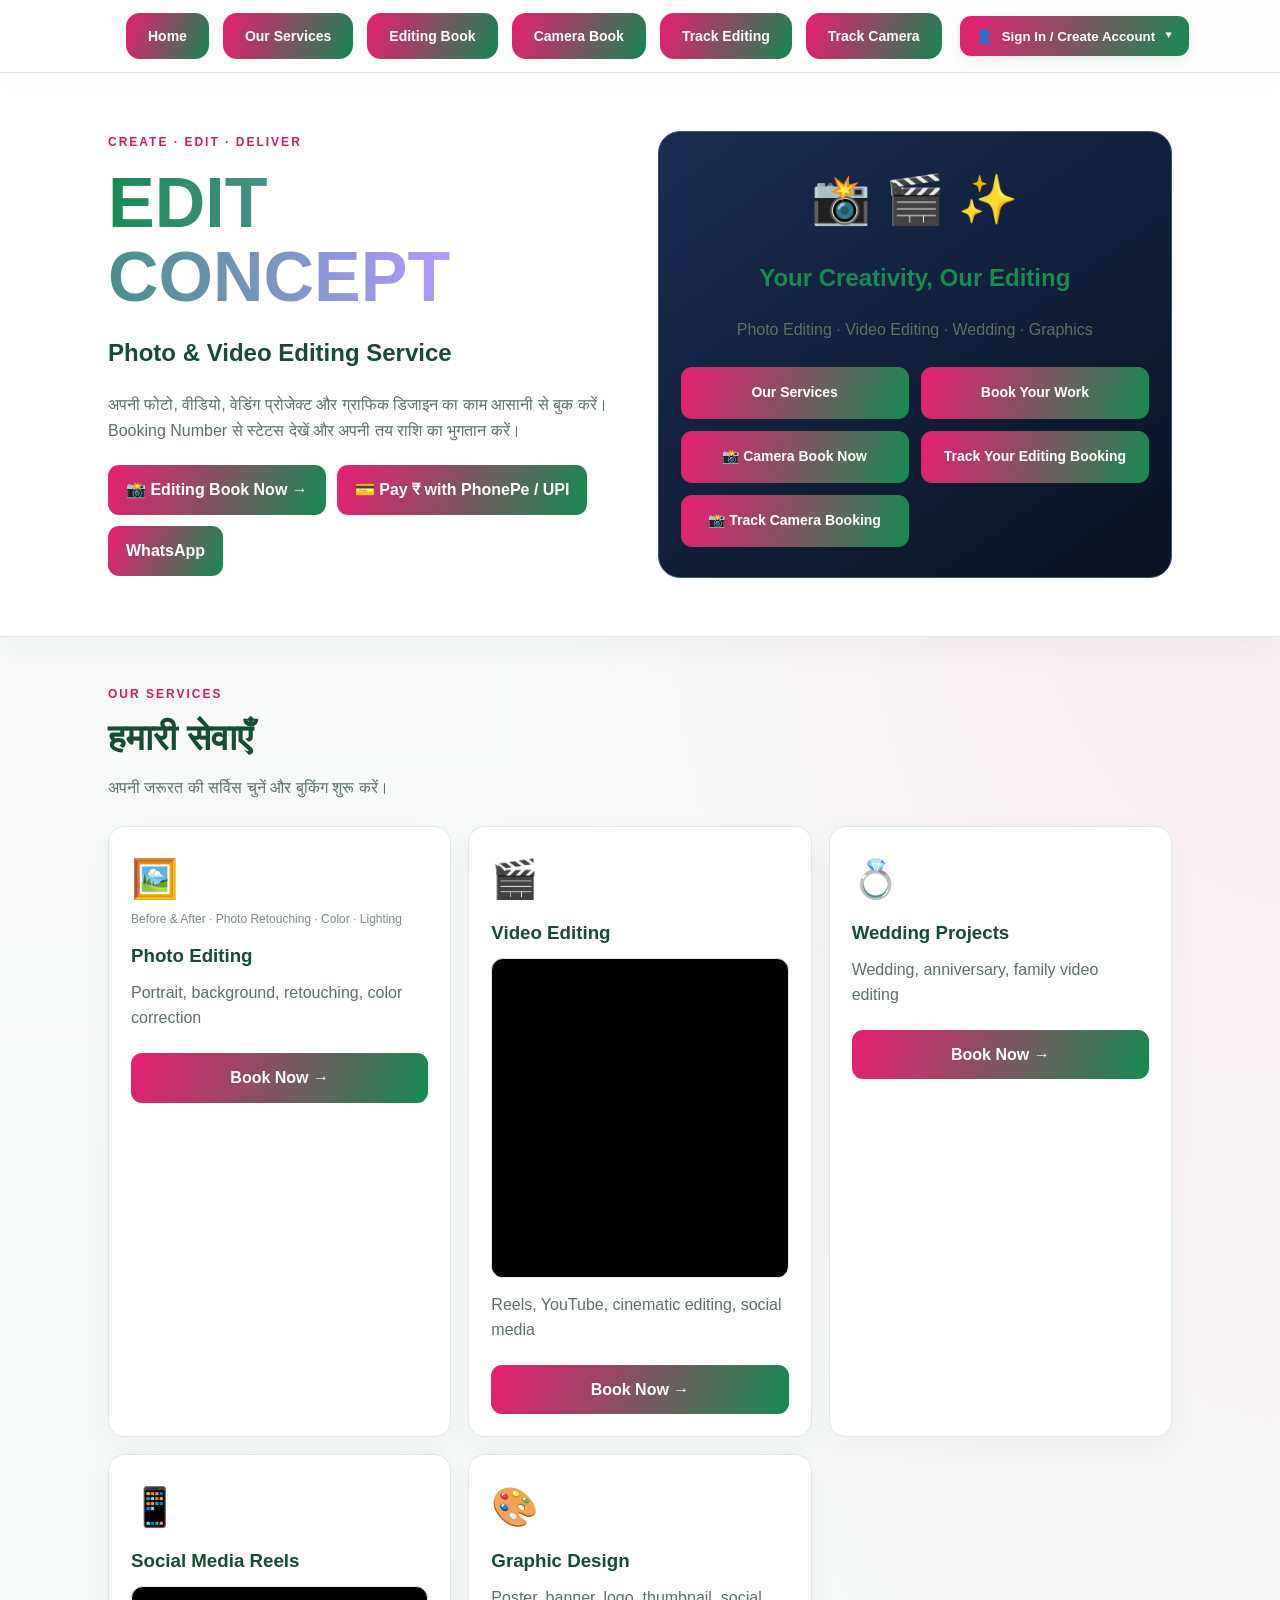
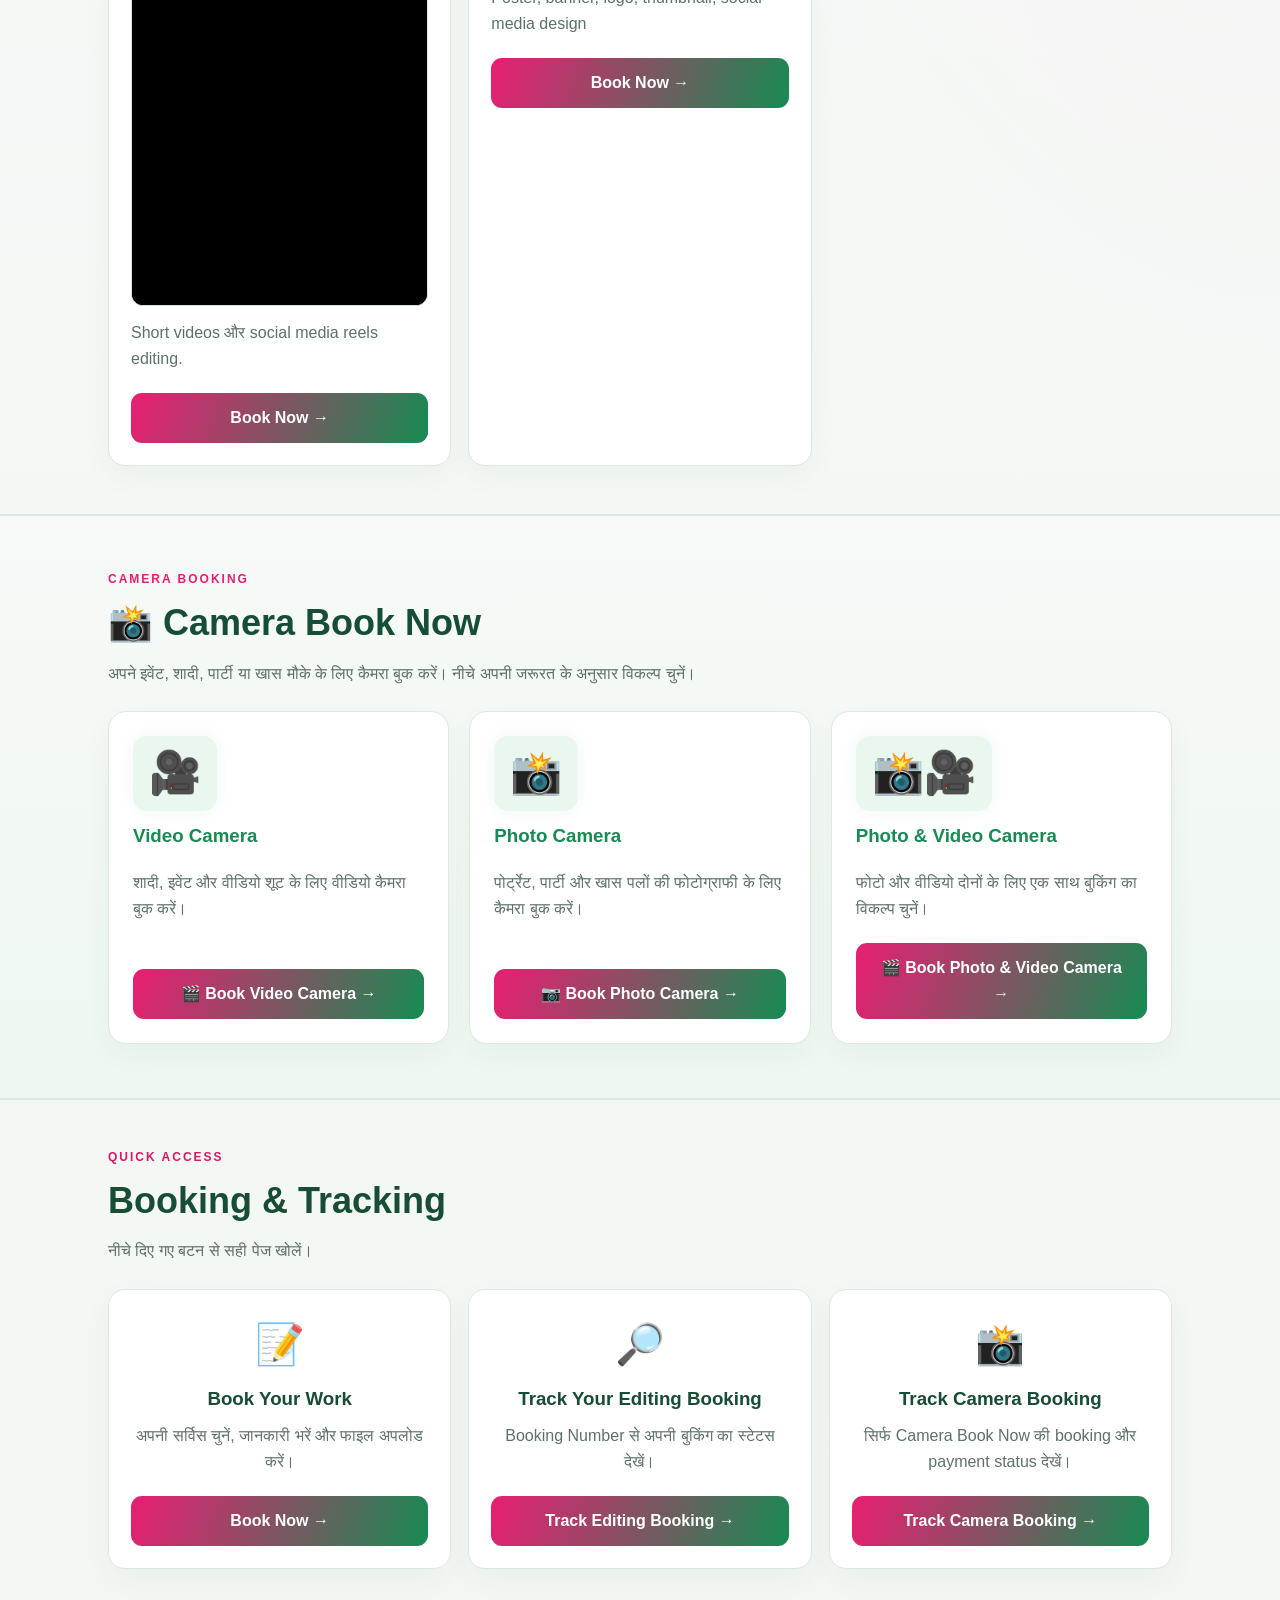
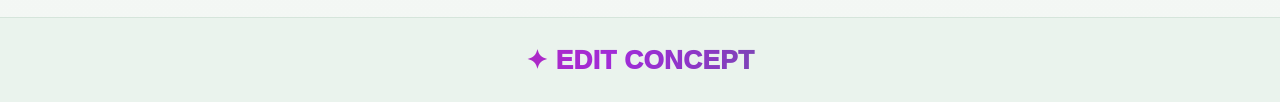
==== index.html @ 9bd3d8a2 "Keep EDIT CONCEPT homepage logo on one line" ====
<!DOCTYPE html>
<html lang="hi">
<head>
<meta charset="UTF-8">
<meta name="viewport" content="width=device-width, initial-scale=1.0">
<meta name="theme-color" content="#06101f">
<meta name="description" content="EDIT CONCEPT - Photo editing, photo retouching, video editing, wedding video editing, reels and graphic design services. Book your editing work online.">
<meta name="keywords" content="EDIT CONCEPT, Edit Concept photo editing, photo editing, photo editor, video editing, wedding editing, reels editing, graphic design, editing service India">
<meta name="robots" content="index, follow">
<link rel="canonical" href="https://fudansingh851214-hub.github.io/Aditya-editor-/">
<meta property="og:title" content="EDIT CONCEPT | Photo & Video Editing">
<meta property="og:description" content="EDIT CONCEPT - Photo editing, video editing, wedding projects, reels and graphic design. Book editing services online.">
<meta property="og:url" content="https://fudansingh851214-hub.github.io/Aditya-editor-/">
<meta property="og:type" content="website">
<title>EDIT CONCEPT | Home</title>

<style>
:root {
  --bg:#06101f;
  --panel:#102139;
  --cyan:#42dfff;
  --purple:#8555ff;
  --green:#08c982;
  --white:#f5f7ff;
  --muted:#adbbd0;
  --border:#29415d;
}
* { box-sizing:border-box; }
html { scroll-behavior:smooth; }
body {
  margin:0;
  color:var(--white);
  background:radial-gradient(ellipse at top right,#17365a,transparent 45%),var(--bg);
  font-family:Arial,Helvetica,sans-serif;
  line-height:1.6;
}
a { color:inherit;text-decoration:none; }
.container { width:min(1100px,100%);margin:auto;padding:0 18px; }
header {
  position:sticky;top:0;z-index:10;
  background:#06101ff5;border-bottom:1px solid var(--border);
}
.nav {
  min-height:72px;display:flex;align-items:center;
  justify-content:space-between;gap:15px;
}
.logo { font-size:21px;font-weight:900;color:var(--cyan); }
.logo small { display:block;color:var(--muted);font-size:11px;font-weight:400; }
#menu {
  display:none;background:var(--panel);color:var(--cyan);
  border:1px solid var(--border);padding:9px 13px;border-radius:9px;
}
.links { display:flex;align-items:center;gap:17px;font-size:14px; }
.links a:hover { color:var(--cyan); }
.account-wrap{position:relative;flex-shrink:0}
.account-trigger{display:flex;align-items:center;gap:9px;padding:12px 16px;border:1px solid #d5a329;border-radius:12px;background:#b98708;color:#fff;font-weight:700;cursor:pointer;max-width:220px;white-space:nowrap}
.account-trigger .account-name{max-width:175px;overflow:hidden;text-overflow:ellipsis;white-space:nowrap}
@media(min-width:851px){.nav{gap:18px}.logo{order:1;min-width:220px}.links{order:2;flex:1;justify-content:flex-end;gap:14px}.account-wrap{order:3}.account-trigger{max-width:none}.account-trigger .account-name{max-width:190px}}
@media(max-width:850px){.nav{flex-wrap:wrap}.logo{order:1}.account-wrap{order:3}.nav #menu{order:2}.links{order:4;flex-basis:100%}}
.account-menu{display:none;position:absolute;right:0;top:calc(100% + 10px);width:min(330px,calc(100vw - 30px));background:#fff;color:#242424;border:1px solid #e7e2d8;border-radius:16px;box-shadow:0 16px 42px #0004;z-index:30;overflow:hidden}
.account-menu.open{display:block}
.account-signed{padding:22px 20px 16px;color:#666;border-bottom:1px solid #eee;overflow-wrap:anywhere}
.account-signed strong{display:block;color:#333;margin-top:5px}
.account-menu a,.account-menu button{display:flex;align-items:center;gap:12px;width:100%;padding:14px 20px;border:0;background:#fff;color:#222;text-align:left;font:inherit;cursor:pointer}
.account-menu a:hover,.account-menu button:hover{background:#f4f7fb}
.account-menu .logout-item{border-top:1px solid #eee;color:#a23b32}
@media(max-width:850px){.nav{flex-wrap:wrap;padding:10px 0}.account-wrap{margin-left:auto}.links{top:72px}.account-trigger{padding:9px 12px}.account-menu{right:0}}

.btn {
  display:inline-flex;align-items:center;justify-content:center;
  padding:12px 18px;border:0;border-radius:10px;
  background:linear-gradient(100deg,var(--purple),var(--cyan));
  color:#06101f;font-weight:bold;text-align:center;cursor:pointer;
  transition:transform .2s;
}
.btn:hover { transform:translateY(-2px); }
.btn.green { background:var(--green); }
.btn.outline { background:transparent;border:1px solid var(--cyan);color:var(--cyan); }
.hero { padding:58px 0;border-bottom:1px solid var(--border); }
.hero-grid {
  display:grid;grid-template-columns:1fr 1fr;
  align-items:center;gap:35px;
}
.eyebrow { color:var(--cyan);letter-spacing:2px;font-size:12px;font-weight:bold; }
h1 { font-size:clamp(42px,7vw,70px);line-height:1.05;margin:15px 0; }
.gradient {
  background:linear-gradient(90deg,var(--cyan),#b49aff);
  background-clip:text;-webkit-background-clip:text;color:transparent;
}
p { color:var(--muted);margin:9px 0; }
.actions { display:flex;gap:11px;flex-wrap:wrap;margin-top:22px; }
.hero-art {
  padding:30px 22px;text-align:center;
  background:linear-gradient(145deg,#192c53,#081323);
  border:1px solid #345578;border-radius:22px;
}
.big-icons { font-size:48px; }
.hero-art h2 { color:var(--cyan); }
.quick-links {
  display:grid;grid-template-columns:1fr 1fr;gap:12px;margin-top:24px;
}
.quick-links .btn { min-height:52px;padding:12px 8px;font-size:14px; }
section { padding:48px 0; }
.heading { margin-bottom:25px; }
.heading h2 { font-size:clamp(27px,4vw,36px);margin:5px 0; }
.grid { display:grid;grid-template-columns:repeat(3,minmax(0,1fr));gap:17px; }
.card {
  min-width:0;background:linear-gradient(145deg,var(--panel),#091629);
  border:1px solid var(--border);border-radius:17px;
  padding:22px;overflow-wrap:anywhere;
}
.card h3 { margin:8px 0; }
.icon { font-size:38px; }
.card .btn { margin-top:13px;width:100%; }
.feature-card { text-align:center; }
.feature-card .icon { font-size:40px; }
.payment-card { border-color:#31617b; }
.contact-grid { display:grid;grid-template-columns:1fr 1fr;gap:17px; }
footer { padding:28px 0;text-align:center;border-top:1px solid var(--border); }
@media(max-width:850px) {
  #menu { display:block; }
  .links {
    display:none;position:absolute;top:72px;left:0;right:0;
    background:#06101f;padding:18px;flex-direction:column;
    align-items:stretch;border-bottom:1px solid var(--border);
  }
  .links.open { display:flex; }
  .links a { padding:8px; }
  .hero-grid { grid-template-columns:1fr; }
  .grid { grid-template-columns:repeat(2,minmax(0,1fr)); }
}
@media(max-width:520px) {
  .container { padding:0 15px; }
  .hero { padding:38px 0; }
  section { padding:36px 0; }
  .hero-art { padding:22px 14px; }
  .big-icons { font-size:40px; }
  .quick-links { gap:9px; }
  .quick-links .btn { font-size:12px;min-height:50px; }
  .grid,.contact-grid { grid-template-columns:1fr; }
  .card { padding:18px; }
  .actions .btn { flex:1; }
}

.photo-compare{display:grid;grid-template-columns:1fr 1fr;gap:8px;margin:12px 0}.photo-side{position:relative;overflow:hidden;border-radius:12px;min-width:0;background:#111}.photo-side img{display:block;width:100%;height:190px;object-fit:cover}.photo-side span{position:absolute;left:8px;bottom:8px;padding:5px 9px;border-radius:6px;background:#07101fe8;color:#fff;font-size:11px;font-weight:800;letter-spacing:1px}.photo-side.after span{background:#ffd34d;color:#172033}.photo-caption{font-size:12px;opacity:.8;margin:0 0 12px}
.service-preview{display:block;width:100%;aspect-ratio:16/10;object-fit:cover;border-radius:12px;margin:0 0 14px;border:1px solid var(--border,#29415d)}
.home-video{margin:10px 0 14px}.home-video video{display:block;width:100%;aspect-ratio:9/16;max-height:320px;object-fit:cover;border-radius:12px;background:#000;border:1px solid var(--border)}
.service-demo{margin:0 0 18px}
.service-demo video{display:block;width:100%;max-height:360px;border-radius:14px;background:#000}
.service-demo p{margin:8px 0 0}
/* EDIT CONCEPT home page: premium emerald, pink and warm-white palette */
:root{--bg:#f5f8f6;--panel:#ffffff;--cyan:#168b52;--purple:#e91e72;--green:#168b52;--white:#173b2d;--muted:#5d7167;--border:#dce9e1}
body{color:#173b2d!important;background:radial-gradient(ellipse at top right,#fce8f1,transparent 42%),linear-gradient(180deg,#f7faf8,#f3f7f4)!important}
header{background:#ffffffed!important;border-bottom:1px solid #dce9e1!important;box-shadow:0 4px 18px #183b2a0a}
.logo{display:block!important;white-space:nowrap!important;line-height:1.1!important;min-width:0!important;color:#e91e72!important;font-size:26px!important;font-weight:950!important;letter-spacing:.4px;background:linear-gradient(100deg,#e91e72 0%,#a02bd8 48%,#168b52 100%);-webkit-background-clip:text;background-clip:text;-webkit-text-fill-color:transparent}.logo small{display:none!important}
.links a{color:#244c39!important}.links a:hover{color:#e91e72!important}
#menu{background:#eaf7ef!important;color:#168b52!important;border-color:#cce7d7!important}
.account-trigger{background:linear-gradient(110deg,#e91e72,#168b52)!important;border:0!important;color:#fff!important;box-shadow:0 5px 14px #168b5220}
.account-menu{background:#fff!important;color:#173b2d!important;border:1px solid #dce9e1!important;box-shadow:0 14px 34px #173b2d20!important}
.account-menu a,.account-menu button{color:#244c39!important}.account-menu a:hover,.account-menu button:hover{background:#fff0f6!important;color:#d71965!important}
.hero,.hero-card,.panel,.service-card,.card,.booking-card,.contact-card{background:#fff!important;color:#173b2d!important;border-color:#dce9e1!important;box-shadow:0 10px 30px #173b2d0b}
h1,h2,h3,h4{color:#174c35}
.eyebrow,.section-label{color:#d71965!important}
button,.btn,.button,.cta{background:linear-gradient(110deg,#e91e72,#168b52)!important;color:#fff!important;border:0!important;border-radius:11px!important}
a.btn-secondary,.secondary-button{background:#eaf7ef!important;color:#168b52!important;border:1px solid #cce7d7!important}
input,select,textarea{background:#fff!important;color:#173b2d!important;border:1px solid #cfded4!important}
input:focus,select:focus,textarea:focus{outline:2px solid #e91e7240!important;border-color:#e91e72!important}
footer{background:#eaf3ed!important;color:#355747!important;border-top:1px solid #d5e5db!important}

/* Camera booking cards — match the pink-to-green Booking & Tracking theme */
.camera-booking-section{padding:54px 0;background:linear-gradient(180deg,#f7faf8,#eef7f1);border-top:2px solid #dce9e1;border-bottom:2px solid #dce9e1}
.camera-booking-section .heading .eyebrow{color:#e91e72!important}
.camera-booking-section .heading h2{color:#174c35!important}
.camera-booking-section .heading p{color:#5d7167!important}
.camera-booking-grid{display:grid;grid-template-columns:repeat(3,minmax(0,1fr));gap:20px}
.camera-book-card{padding:24px;display:flex;flex-direction:column;align-items:flex-start;min-height:290px;border:1px solid #dce9e1;background:#fff;border-radius:18px;box-shadow:0 10px 28px #173b2d0b}
.camera-book-card h3{margin:10px 0;color:#168b52}
.camera-book-card p{color:#5d7167;line-height:1.65;flex:1}
.camera-visual{font-size:42px;line-height:1.2;padding:12px 16px;border-radius:14px;background:#eaf7ef;box-shadow:0 0 20px #168b5210}
.photo-camera-card{border-color:#dce9e1;background:#fff}
.photo-camera-card .camera-visual{background:#eaf7ef}
.combo-camera-card{border-color:#dce9e1;background:#fff}
.combo-camera-card .camera-visual{background:#eaf7ef}
.camera-book-card .btn{width:100%;text-align:center;margin-top:12px;background:linear-gradient(110deg,#e91e72,#168b52)!important;color:#fff!important;border:0!important}
.camera-book-card .btn:hover{filter:brightness(.96)}
@media(max-width:760px){.camera-booking-grid{grid-template-columns:1fr}.camera-book-card{min-height:0}.links{max-height:75vh;overflow-y:auto}}


/* Account dropdown with customer navigation options */
#accountTriggerAfterNav{cursor:pointer}
#accountMenuAfterNav{display:none}
#accountMenuAfterNav.open{display:block}

/* Keep navigation labels readable on the light header */
.links a.pink-bold-nav{color:#244c39!important;font-weight:800!important;white-space:nowrap}
.links a.pink-bold-nav:hover{color:#e91e72!important}
@media(max-width:850px){
  #menu{display:block!important}
  .nav{flex-wrap:wrap;align-items:center}
  .links{display:none!important;position:absolute;top:72px;left:0;right:0;order:4;flex-basis:100%;flex-direction:column;align-items:stretch;gap:8px;padding:18px;background:#fff;border-bottom:1px solid #dce9e1;max-height:75vh;overflow-y:auto}
  .links.open{display:flex!important}
  .links a{padding:8px;color:#244c39!important;font-size:14px}
}
@media(max-width:520px){
  .links{justify-content:flex-start;gap:7px 12px}
  .links a{font-size:13px}
}

/* Homepage menu buttons: match the Services gradient; turn red on hover */
.links a.pink-bold-nav{display:inline-flex;align-items:center;justify-content:center;padding:12px 22px;border-radius:14px;background:linear-gradient(110deg,#e91e72,#168653);color:#fff!important;font-weight:800;transition:color .2s,background .2s,transform .2s;}
.links a.pink-bold-nav:hover,.links a.pink-bold-nav:focus-visible{color:#ff1744!important;background:linear-gradient(110deg,#e91e72,#168653);transform:translateY(-1px);}
</style>
</head>

<body>
<header>
  <div class="container nav">
    <a class="logo" href="index.html">
      ✦ EDIT CONCEPT
      
    </a>

    <button id="menu" type="button" aria-expanded="false"
      aria-label="Menu खोलें">☰</button>

    <nav class="links" id="links">
      <a class="pink-bold-nav" href="index.html">Home</a>
      <a class="pink-bold-nav" href="services.html">Our Services</a>
      <a class="pink-bold-nav" href="auth.html">Editing Book</a>
      <a class="pink-bold-nav" href="auth.html">Camera Book</a>
      <a class="pink-bold-nav" href="tracking.html">Track Editing</a>
      <a class="pink-bold-nav" href="camera-tracking.html">Track Camera</a>
    </nav>
    <div class="account-wrap" id="accountWrapAfterNav">
      <button class="account-trigger" id="accountTriggerAfterNav" type="button" aria-expanded="false">
        <span>👤</span><span class="account-name" id="accountNameAfterNav">Sign In / Create Account</span><span>▾</span>
      </button>
      <div class="account-menu" id="accountMenuAfterNav">
        <div class="account-signed">Account <strong id="accountSignedAfterNav">Guest — Sign in to manage bookings</strong></div>
        <a href="auth.html">🔐 <span>Sign In / Create Account</span></a>
        <a href="auth.html#dashboard">👤 <span>My Account</span></a>
        <a href="auth.html#bookingHistory">📋 <span>My Bookings</span></a>
        <a href="tracking.html">📍 <span>Track Your Editing Booking</span></a>
        <a href="camera-tracking.html">📸 <span>Track Your Camera Booking</span></a>
        <a href="auth.html#personalInformation">🪪 <span>My Details</span></a>
        <a href="index.html">🏠 <span>Home Page</span></a>
        <button class="logout-item" id="accountLogoutAfterNav" type="button" style="display:none">🚪 <span>Logout</span></button>
      </div>
    </div>
  </div>
</header>

<main>
  <!-- HOME HERO -->
  <section class="hero" id="home">
    <div class="container hero-grid">
      <div>
        <div class="eyebrow">CREATE · EDIT · DELIVER</div>
        <h1><span class="gradient">EDIT CONCEPT</span></h1>
        <h2>Photo &amp; Video Editing Service</h2>
        <p>
          अपनी फोटो, वीडियो, वेडिंग प्रोजेक्ट और ग्राफिक डिजाइन
          का काम आसानी से बुक करें। Booking Number से स्टेटस देखें
          और अपनी तय राशि का भुगतान करें।
        </p>
        <div class="actions">
          <a class="btn" href="auth.html">📸 Editing Book Now →</a>
          <a class="btn green" href="payment.html">💳 Pay ₹ with PhonePe / UPI</a>
          <a class="btn green" href="https://wa.me/917544913754"
             target="_blank" rel="noopener">WhatsApp</a>
        </div>
      </div>

      <div class="hero-art">
        <div class="big-icons">📸 🎬 ✨</div>
        <h2>Your Creativity, Our Editing</h2>
        <p>Photo Editing · Video Editing · Wedding · Graphics</p>

        <div class="quick-links">
          <a class="btn" href="services.html">Our Services</a>
          <a class="btn" href="auth.html">Book Your Work</a>
          <a class="btn" href="booking.html?service=camera">📸 Camera Book Now</a>
          <a class="btn outline" href="tracking.html">Track Your Editing Booking</a>
          <a class="btn outline" href="camera-tracking.html">📸 Track Camera Booking</a>
        </div>
      </div>
    </div>
  </section>

  <!-- SERVICES -->
  <section id="services">
    <div class="container">
      <div class="heading">
        <div class="eyebrow">OUR SERVICES</div>
        <h2>हमारी सेवाएँ</h2>
        <p>अपनी जरूरत की सर्विस चुनें और बुकिंग शुरू करें।</p>
      </div>

      <div class="grid">
        <article class="card">
          <div class="icon">🖼️</div>
          <img class="service-preview" src="https://raw.githubusercontent.com/fudansingh851214-hub/Aditya-editor-/main/file_000000003e7882118534baba71f13c2f.png" alt="EDIT CONCEPT Photo Editing before and after portfolio design" loading="lazy" onerror="this.style.display='none'"><p class="photo-caption">Before &amp; After · Photo Retouching · Color · Lighting</p>
          <h3>Photo Editing</h3>
          <p>Portrait, background, retouching, color correction</p>
          <a class="btn" href="auth.html">Book Now →</a>
        </article>

        <article class="card">
          <div class="icon">🎬</div>
          <h3>Video Editing</h3>
          <div class="home-video"><video controls playsinline webkit-playsinline preload="none" poster="https://images.unsplash.com/photo-1574717024653-61fd2cf4d44d?auto=format&amp;fit=crop&amp;w=900&amp;q=80"><source src="https://fudansingh851214-hub.github.io/Aditya-editor-/lv_0_20261028214515.mp4" type="video/mp4">Your browser does not support video playback.</video></div>
          <p>Reels, YouTube, cinematic editing, social media</p>
          <a class="btn" href="auth.html">Book Now →</a>
        </article>

        <article class="card">
          <div class="icon">💍</div>
          <img class="service-preview" src="https://images.unsplash.com/photo-1519741497674-611481863552?auto=format&fit=crop&w=900&q=80" alt="Wedding Projects sample preview" loading="lazy" onerror="this.style.display='none'">
          <h3>Wedding Projects</h3>
          <p>Wedding, anniversary, family video editing</p>
          <a class="btn" href="auth.html">Book Now →</a>
        </article>

        <article class="card">
          <div class="icon">📱</div>
          <h3>Social Media Reels</h3>
          <div class="home-video"><video controls playsinline webkit-playsinline preload="none" poster="https://images.unsplash.com/photo-1611162617474-5b21e879e113?auto=format&amp;fit=crop&amp;w=900&amp;q=80"><source src="VID_20260713_210218_793.mp4" type="video/mp4">Your browser does not support video playback.</video></div>
          <p>Short videos और social media reels editing.</p>
          <a class="btn" href="auth.html">Book Now →</a>
        </article>

        <article class="card">
          <div class="icon">🎨</div>
          <img class="service-preview" src="https://images.unsplash.com/photo-1541701494587-cb58502866ab?auto=format&fit=crop&w=900&q=80" alt="Graphic Design sample preview" loading="lazy" onerror="this.style.display='none'">
          <h3>Graphic Design</h3>
          <p>Poster, banner, logo, thumbnail, social media design</p>
          <a class="btn" href="auth.html">Book Now →</a>
        </article>

      </div>
    </div>
  </section>


  <!-- CAMERA BOOKING -->
  <section id="camera-booking" class="camera-booking-section">
    <div class="container">
      <div class="heading">
        <div class="eyebrow">CAMERA BOOKING</div>
        <h2>📸 Camera Book Now</h2>
        <p>अपने इवेंट, शादी, पार्टी या खास मौके के लिए कैमरा बुक करें। नीचे अपनी जरूरत के अनुसार विकल्प चुनें।</p>
      </div>
      <div class="camera-booking-grid">
        <article class="card camera-book-card video-camera-card">
          <div class="camera-visual">🎥</div>
          <h3>Video Camera</h3>
          <p>शादी, इवेंट और वीडियो शूट के लिए वीडियो कैमरा बुक करें।</p>
          <a class="btn" href="auth.html">🎬 Book Video Camera →</a>
        </article>
        <article class="card camera-book-card photo-camera-card">
          <div class="camera-visual">📸</div>
          <h3>Photo Camera</h3>
          <p>पोर्ट्रेट, पार्टी और खास पलों की फोटोग्राफी के लिए कैमरा बुक करें।</p>
          <a class="btn" href="auth.html">📷 Book Photo Camera →</a>
        </article>
        <article class="card camera-book-card combo-camera-card">
          <div class="camera-visual">📸🎥</div>
          <h3>Photo &amp; Video Camera</h3>
          <p>फोटो और वीडियो दोनों के लिए एक साथ बुकिंग का विकल्प चुनें।</p>
          <a class="btn" href="auth.html">🎬 Book Photo &amp; Video Camera →</a>
        </article>
      </div>
    </div>
  </section>

  <!-- BOOKING AND TRACKING SHORTCUTS -->
  <section id="quick-actions">
    <div class="container">
      <div class="heading">
        <div class="eyebrow">QUICK ACCESS</div>
        <h2>Booking &amp; Tracking</h2>
        <p>नीचे दिए गए बटन से सही पेज खोलें।</p>
      </div>

      <div class="grid">
        <article class="card feature-card">
          <div class="icon">📝</div>
          <h3>Book Your Work</h3>
          <p>अपनी सर्विस चुनें, जानकारी भरें और फाइल अपलोड करें।</p>
          <a class="btn" href="auth.html">Book Now →</a>
        </article>

        <article class="card feature-card">
          <div class="icon">🔎</div>
          <h3>Track Your Editing Booking</h3>
          <p>Booking Number से अपनी बुकिंग का स्टेटस देखें।</p>
          <a class="btn outline" href="tracking.html">Track Editing Booking →</a>
        </article>

        <article class="card feature-card">
          <div class="icon">📸</div>
          <h3>Track Camera Booking</h3>
          <p>सिर्फ Camera Book Now की booking और payment status देखें।</p>
          <a class="btn outline" href="camera-tracking.html">Track Camera Booking →</a>
        </article>

      </div>
    </div>
  </section>

</main>

<footer>
  <div class="container">
    <div class="logo">✦ EDIT CONCEPT</div>
    
    
  </div>
</footer>

<script src="https://cdn.jsdelivr.net/npm/@supabase/supabase-js@2"></script>
<script>
"use strict";

document.getElementById("year").textContent =
  new Date().getFullYear();

const menu = document.getElementById("menu");
const links = document.getElementById("links");
const accountTrigger = document.getElementById("accountTriggerAfterNav");
const accountMenu = document.getElementById("accountMenuAfterNav");
const accountName = document.getElementById("accountNameAfterNav");
const accountSigned = document.getElementById("accountSignedAfterNav");
const accountLogout = document.getElementById("accountLogoutAfterNav");

accountTrigger.addEventListener("click", function() {
  const open = accountMenu.classList.toggle("open");
  accountTrigger.setAttribute("aria-expanded", String(open));
});
document.addEventListener("click", function(event) {
  if (!event.target.closest("#accountWrapAfterNav")) {
    accountMenu.classList.remove("open");
    accountTrigger.setAttribute("aria-expanded", "false");
  }
});

// Update the account menu from the existing Supabase sign-in session.
const HOME_SUPABASE_URL = "https://okzwtylpmcyurkxvaocy.supabase.co";
const HOME_SUPABASE_KEY = "sb_publishable_PjYL34jyFif4E6eHc7HYJQ_y-5SAs0q";
if (window.supabase?.createClient) {
  const homeDb = window.supabase.createClient(HOME_SUPABASE_URL, HOME_SUPABASE_KEY);
  async function updateAccountMenu() {
    const { data } = await homeDb.auth.getUser();
    const user = data?.user;
    if (user) {
      const label = user.user_metadata?.full_name || user.user_metadata?.name || user.user_metadata?.fullName || (user.email ? user.email.split("@")[0] : "My Account");
      accountName.textContent = label;
      accountSigned.textContent = "Signed in as " + label;
      accountMenu.querySelector('a[href="auth.html"]').innerHTML = "👤 <span>My Account</span>";
      accountLogout.style.display = "flex";
    } else {
      accountName.textContent = "Sign In / Create Account";
      accountSigned.textContent = "Guest — Sign in to manage bookings";
      accountLogout.style.display = "none";
    }
  }
  updateAccountMenu();
  homeDb.auth.onAuthStateChange(() => updateAccountMenu());
  accountLogout.addEventListener("click", async function() {
    const { error } = await homeDb.auth.signOut();
    if (error) {
      accountSigned.textContent = "Logout नहीं हुआ: " + error.message;
      return;
    }
    accountMenu.classList.remove("open");
    accountTrigger.setAttribute("aria-expanded", "false");
    await updateAccountMenu();
  });
} else {
  accountSigned.textContent = "Sign in to manage your account";
  accountLogout.style.display = "none";
}

menu.addEventListener("click", function() {
  const isOpen = links.classList.toggle("open");
  menu.setAttribute("aria-expanded", String(isOpen));
});

links.querySelectorAll("a").forEach(function(link) {
  link.addEventListener("click", function() {
    links.classList.remove("open");
    menu.setAttribute("aria-expanded", "false");
  });
});
</script>
</body>
</html>
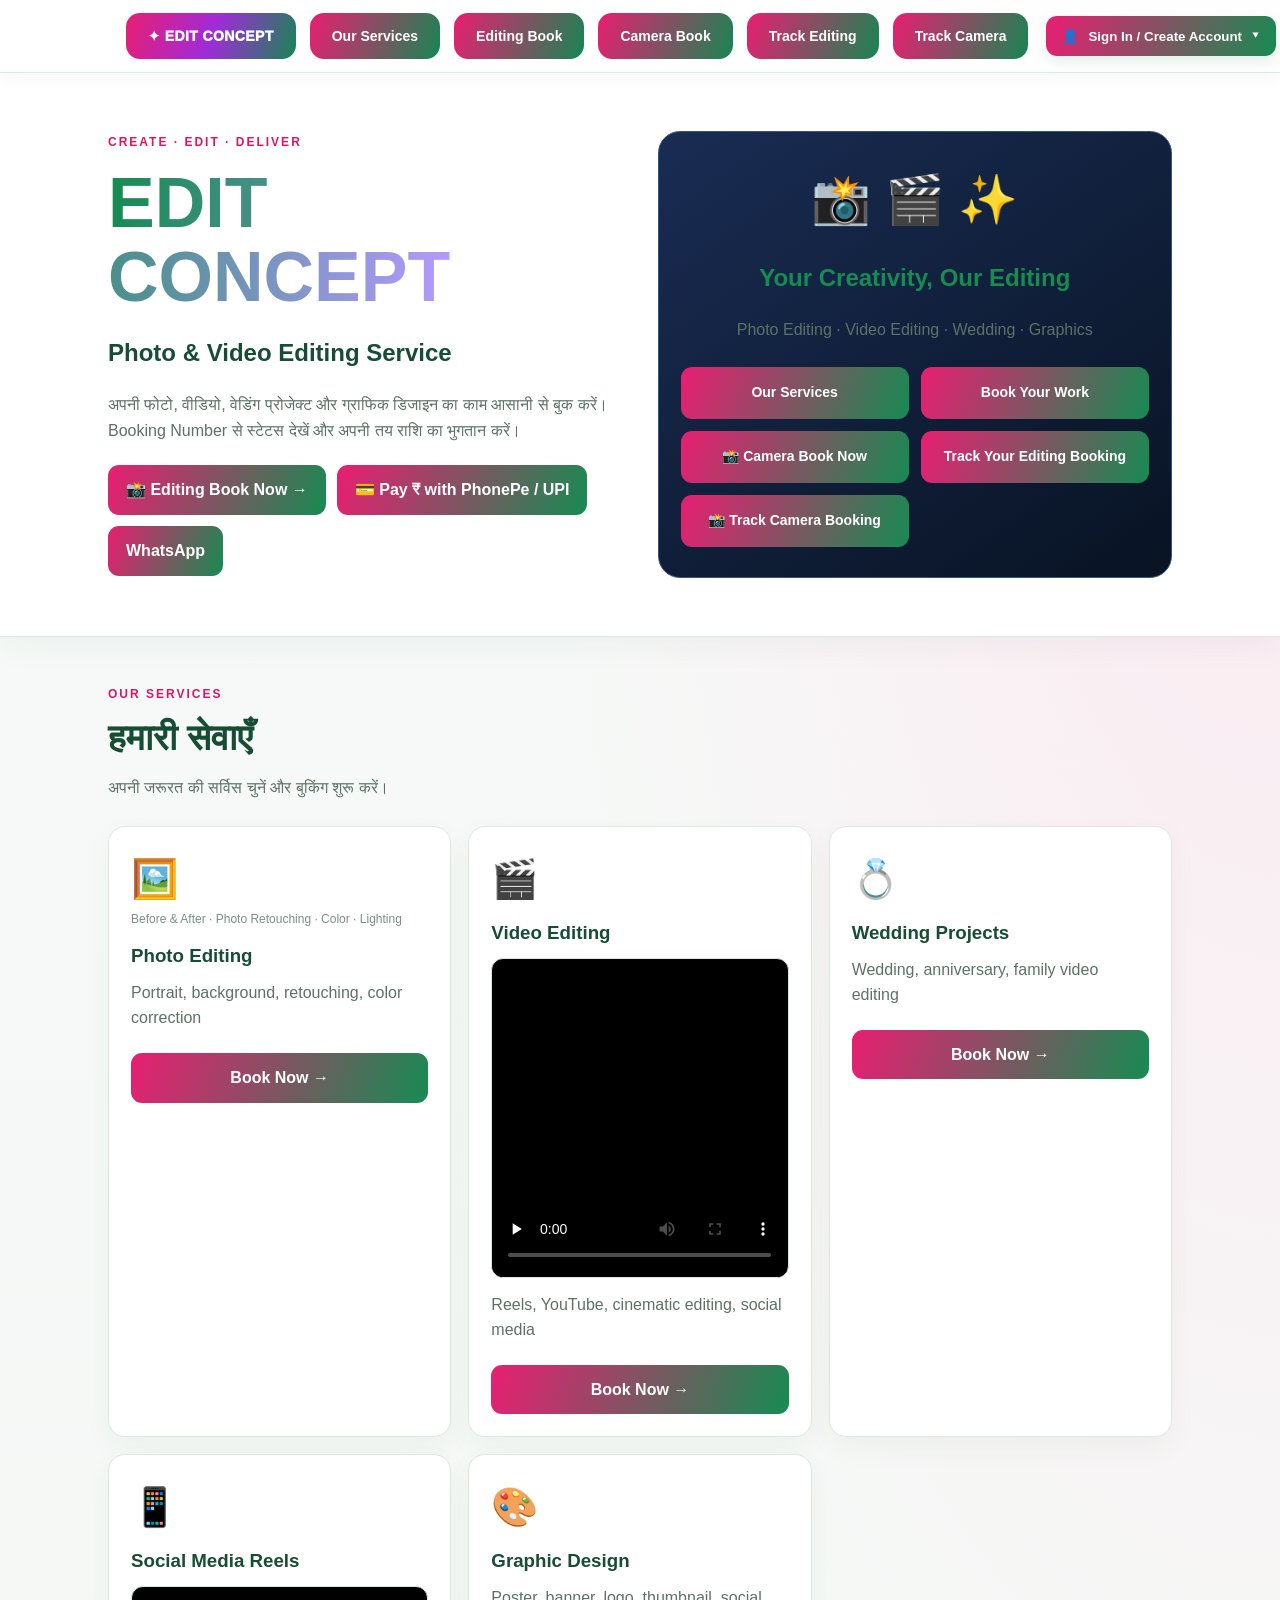
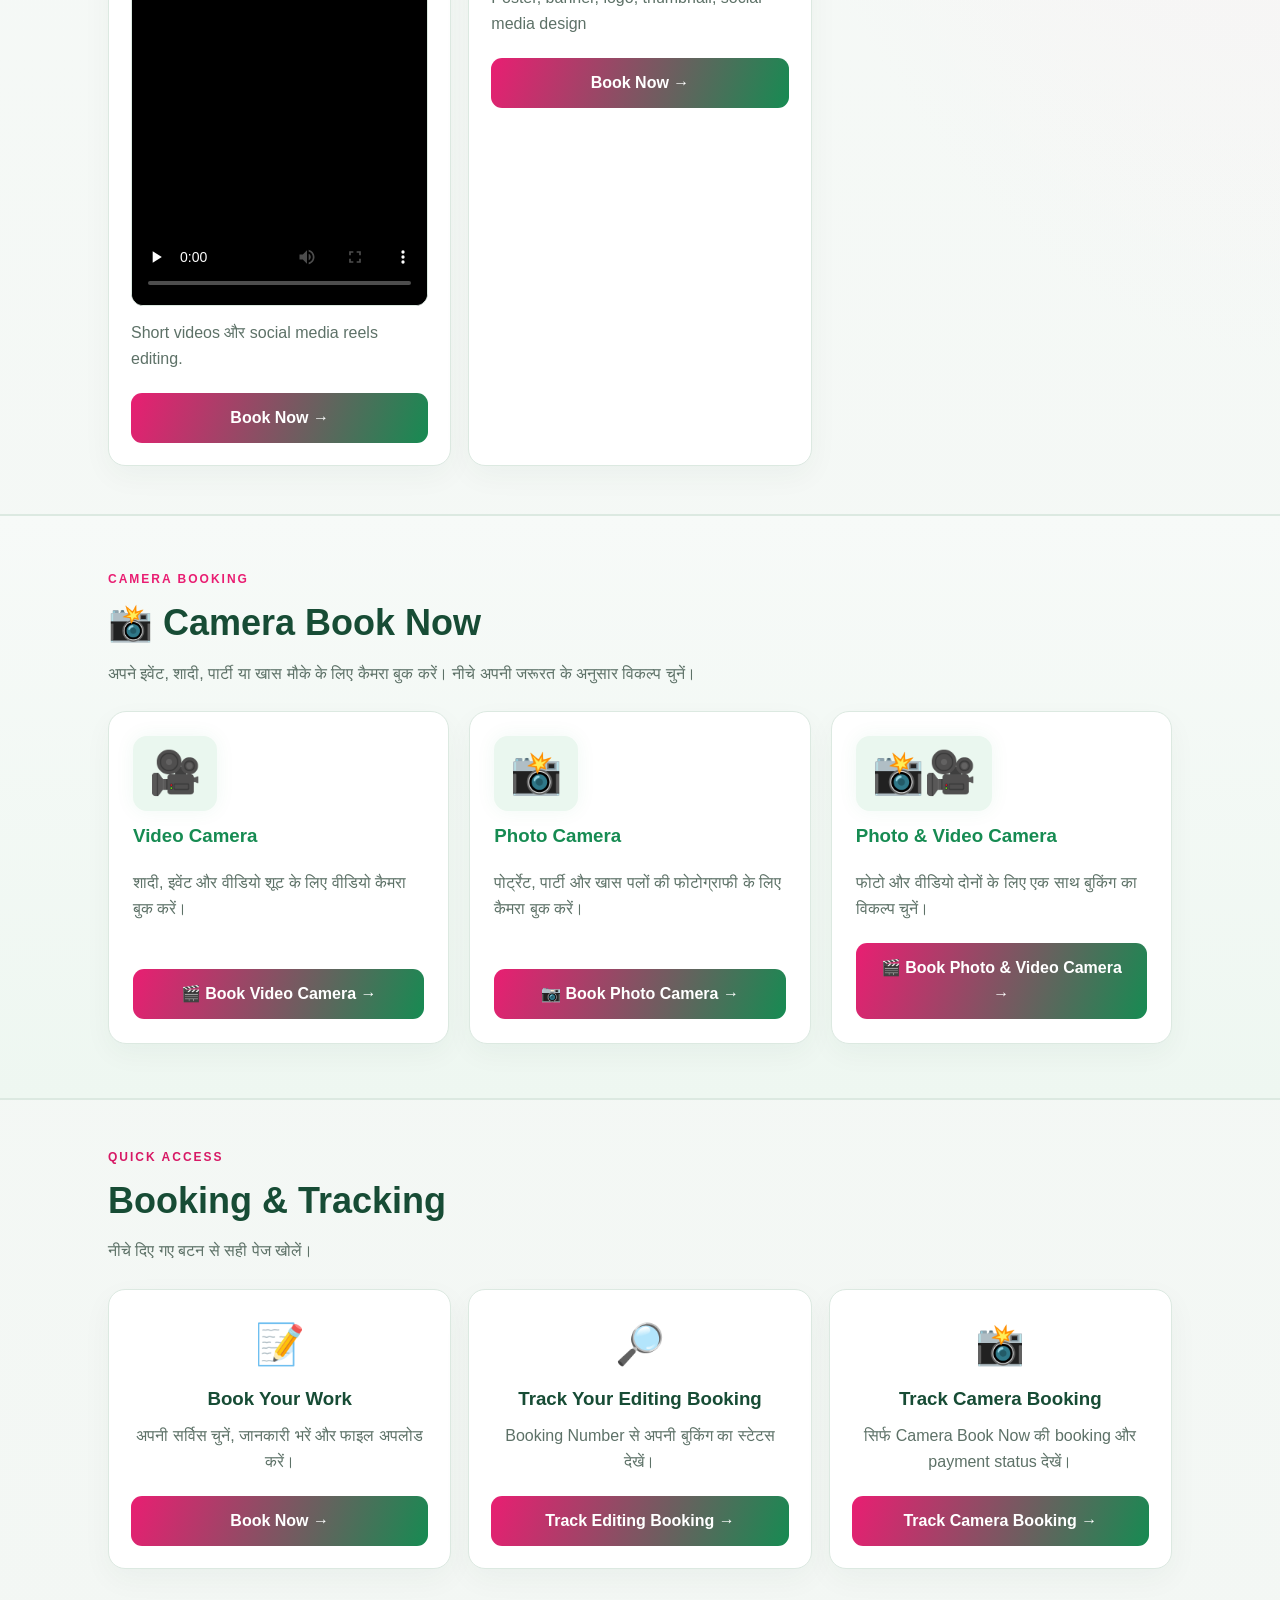
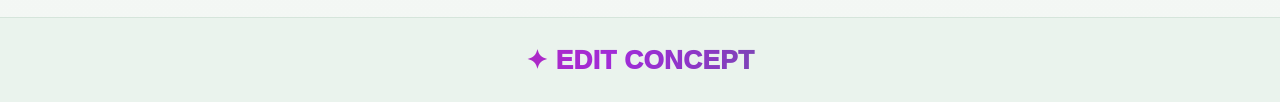
==== commit b1d1d7af: "Replace Home nav label with colorful EDIT CONCEPT branding" ====
--- a/index.html
+++ b/index.html
@@ -207,6 +207,7 @@
 }
 
 /* Homepage menu buttons: match the Services gradient; turn red on hover */
+.links a.home-brand-nav{background:linear-gradient(110deg,#e91e72,#a02bd8,#168653)!important;color:#fff!important;font-weight:950!important;letter-spacing:.4px;}
 .links a.pink-bold-nav{display:inline-flex;align-items:center;justify-content:center;padding:12px 22px;border-radius:14px;background:linear-gradient(110deg,#e91e72,#168653);color:#fff!important;font-weight:800;transition:color .2s,background .2s,transform .2s;}
 .links a.pink-bold-nav:hover,.links a.pink-bold-nav:focus-visible{color:#ff1744!important;background:linear-gradient(110deg,#e91e72,#168653);transform:translateY(-1px);}
 </style>
@@ -224,7 +225,7 @@
       aria-label="Menu खोलें">☰</button>
 
     <nav class="links" id="links">
-      <a class="pink-bold-nav" href="index.html">Home</a>
+      <a class="pink-bold-nav home-brand-nav" href="index.html">✦ EDIT CONCEPT</a>
       <a class="pink-bold-nav" href="services.html">Our Services</a>
       <a class="pink-bold-nav" href="auth.html">Editing Book</a>
       <a class="pink-bold-nav" href="auth.html">Camera Book</a>
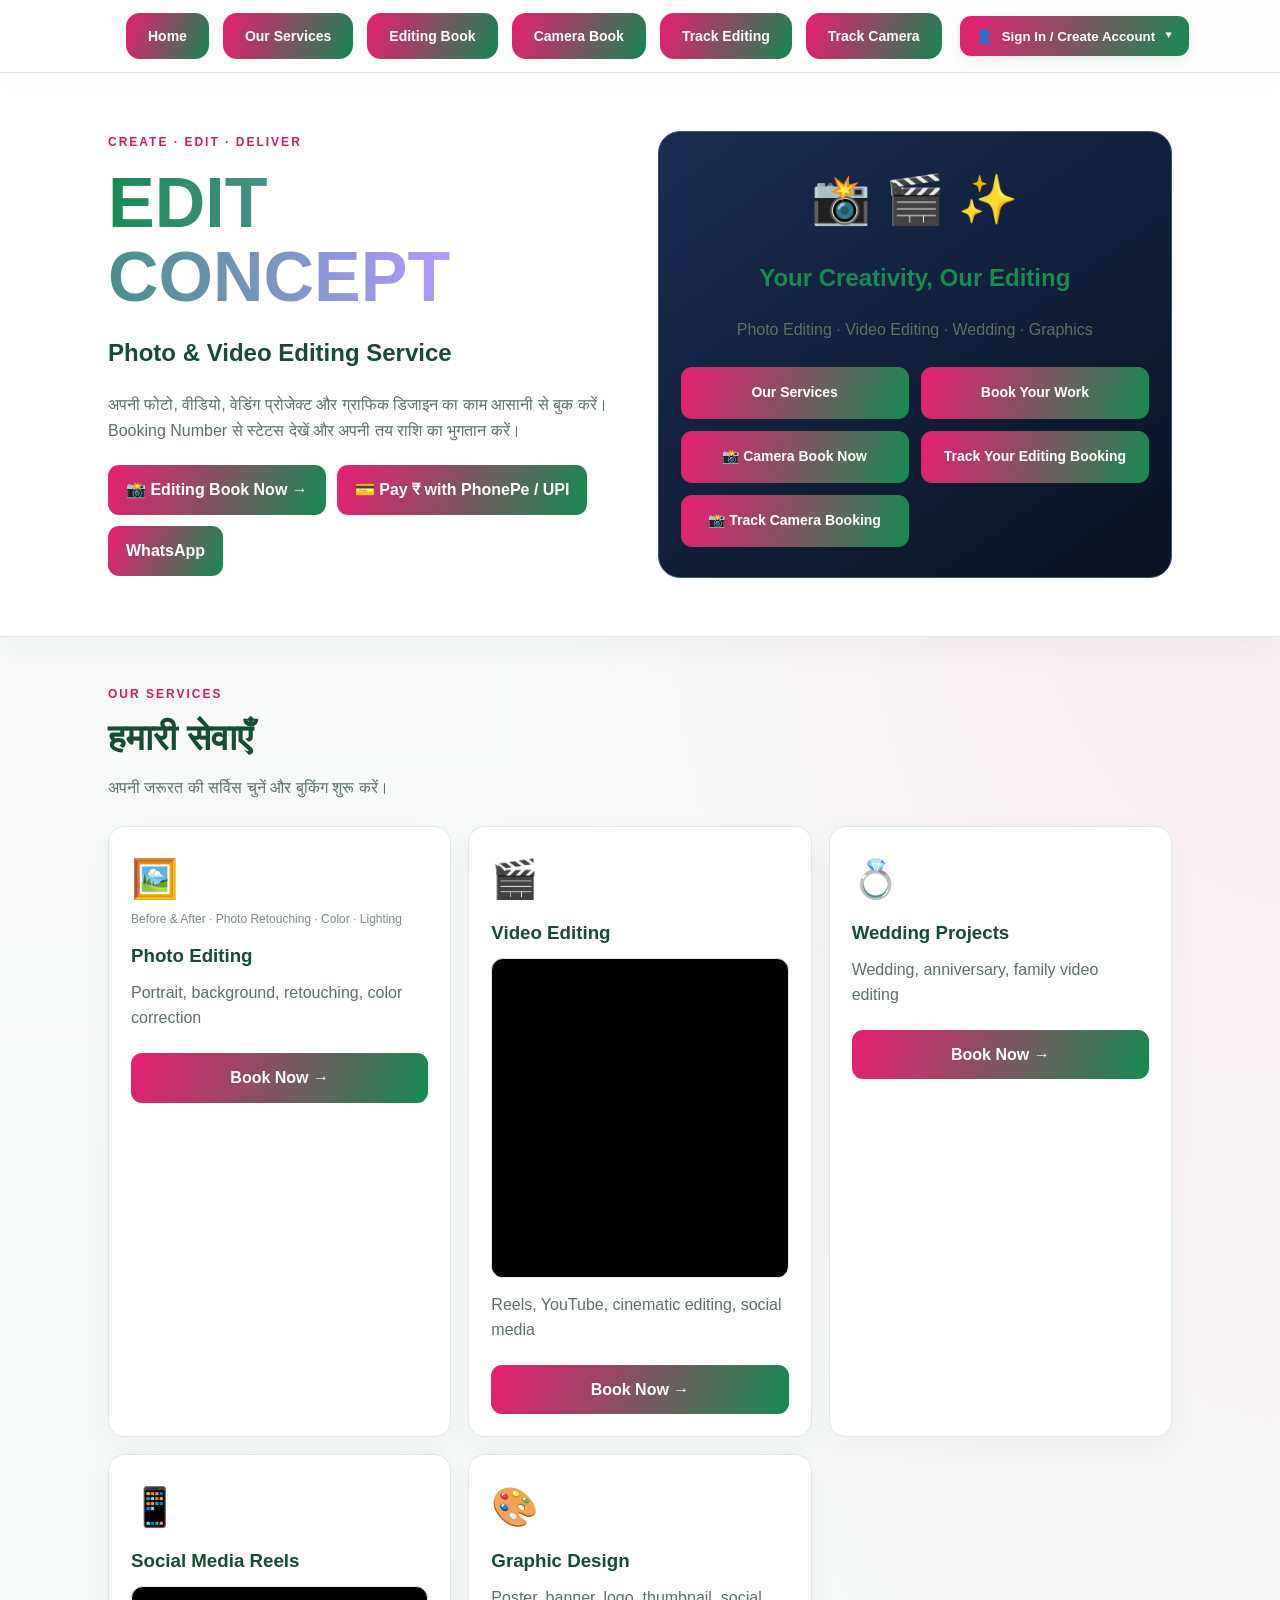
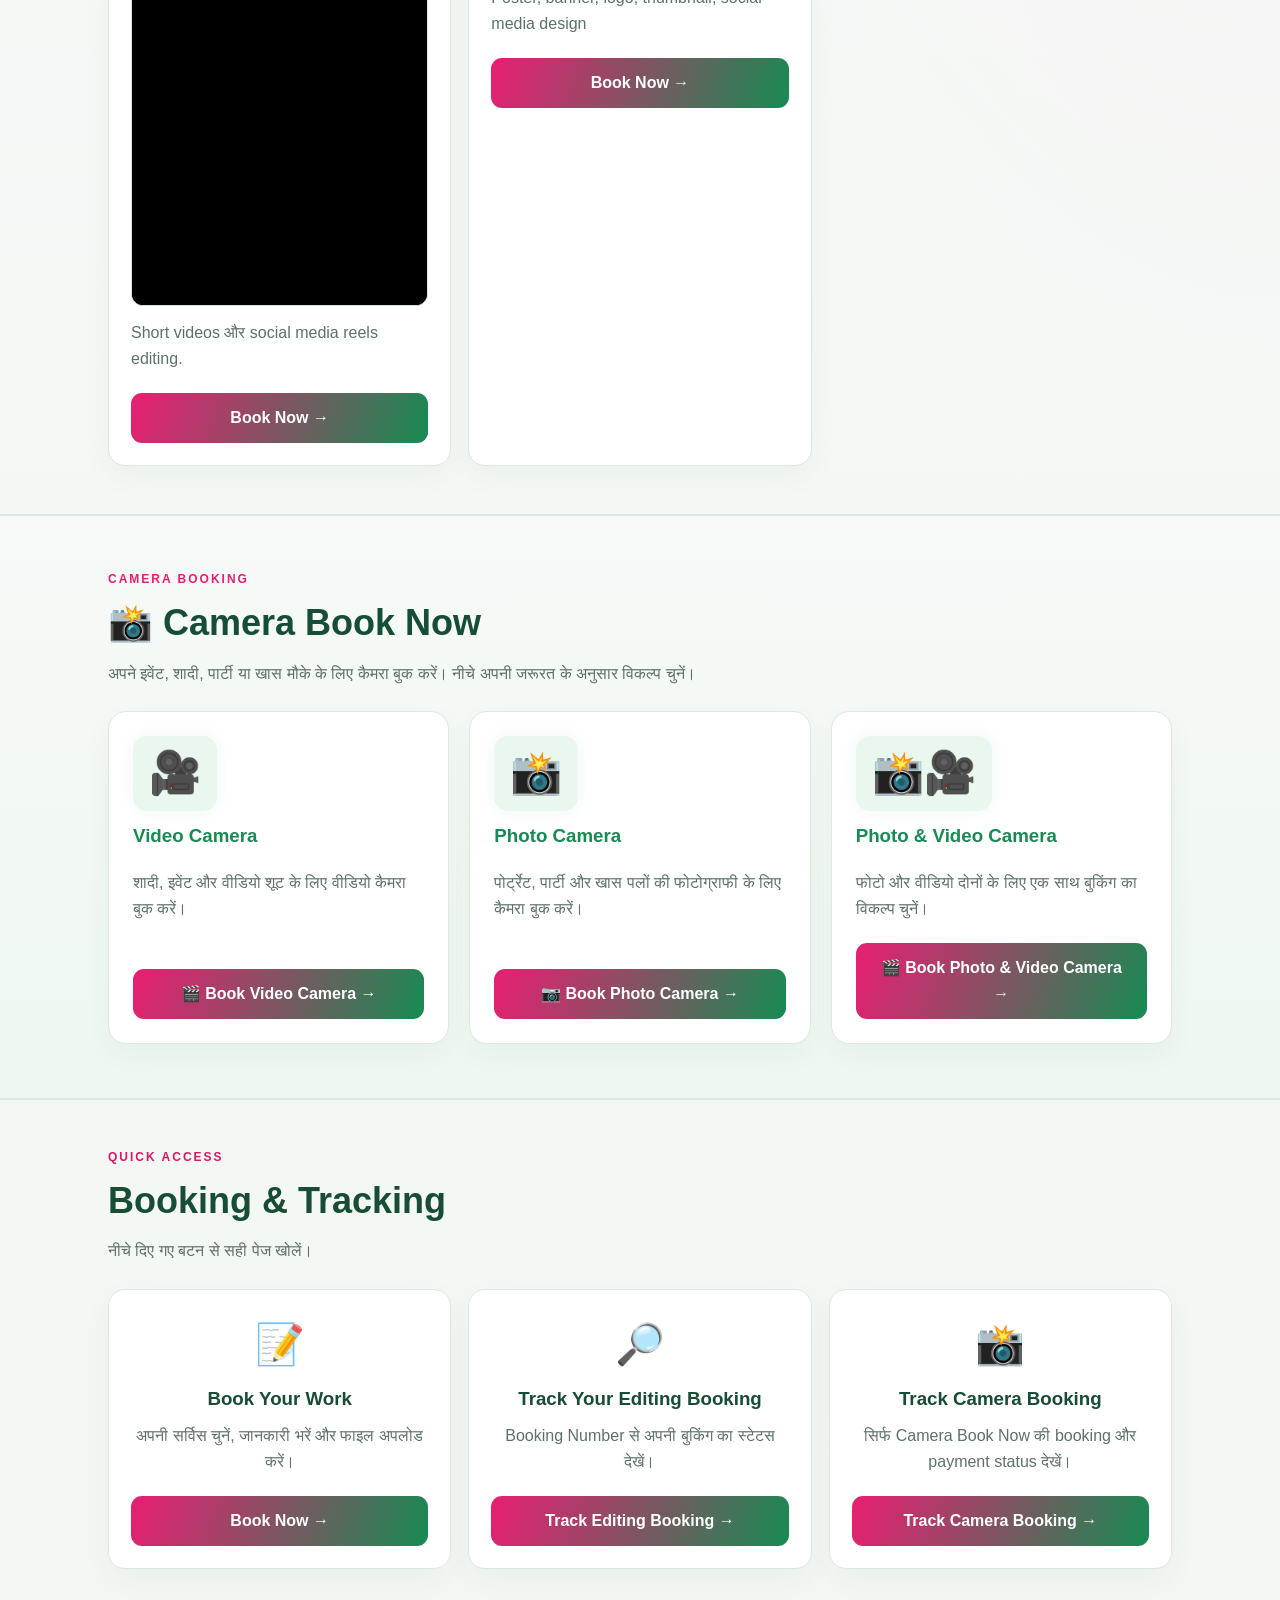
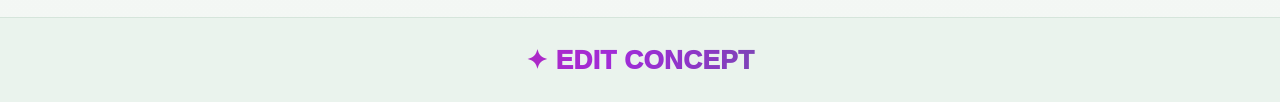
==== commit 7af27cae: "Restore Home button beside EDIT CONCEPT header brand" ====
--- a/index.html
+++ b/index.html
@@ -225,7 +225,7 @@
       aria-label="Menu खोलें">☰</button>
 
     <nav class="links" id="links">
-      <a class="pink-bold-nav home-brand-nav" href="index.html">✦ EDIT CONCEPT</a>
+      <a class="pink-bold-nav" href="index.html">Home</a>
       <a class="pink-bold-nav" href="services.html">Our Services</a>
       <a class="pink-bold-nav" href="auth.html">Editing Book</a>
       <a class="pink-bold-nav" href="auth.html">Camera Book</a>
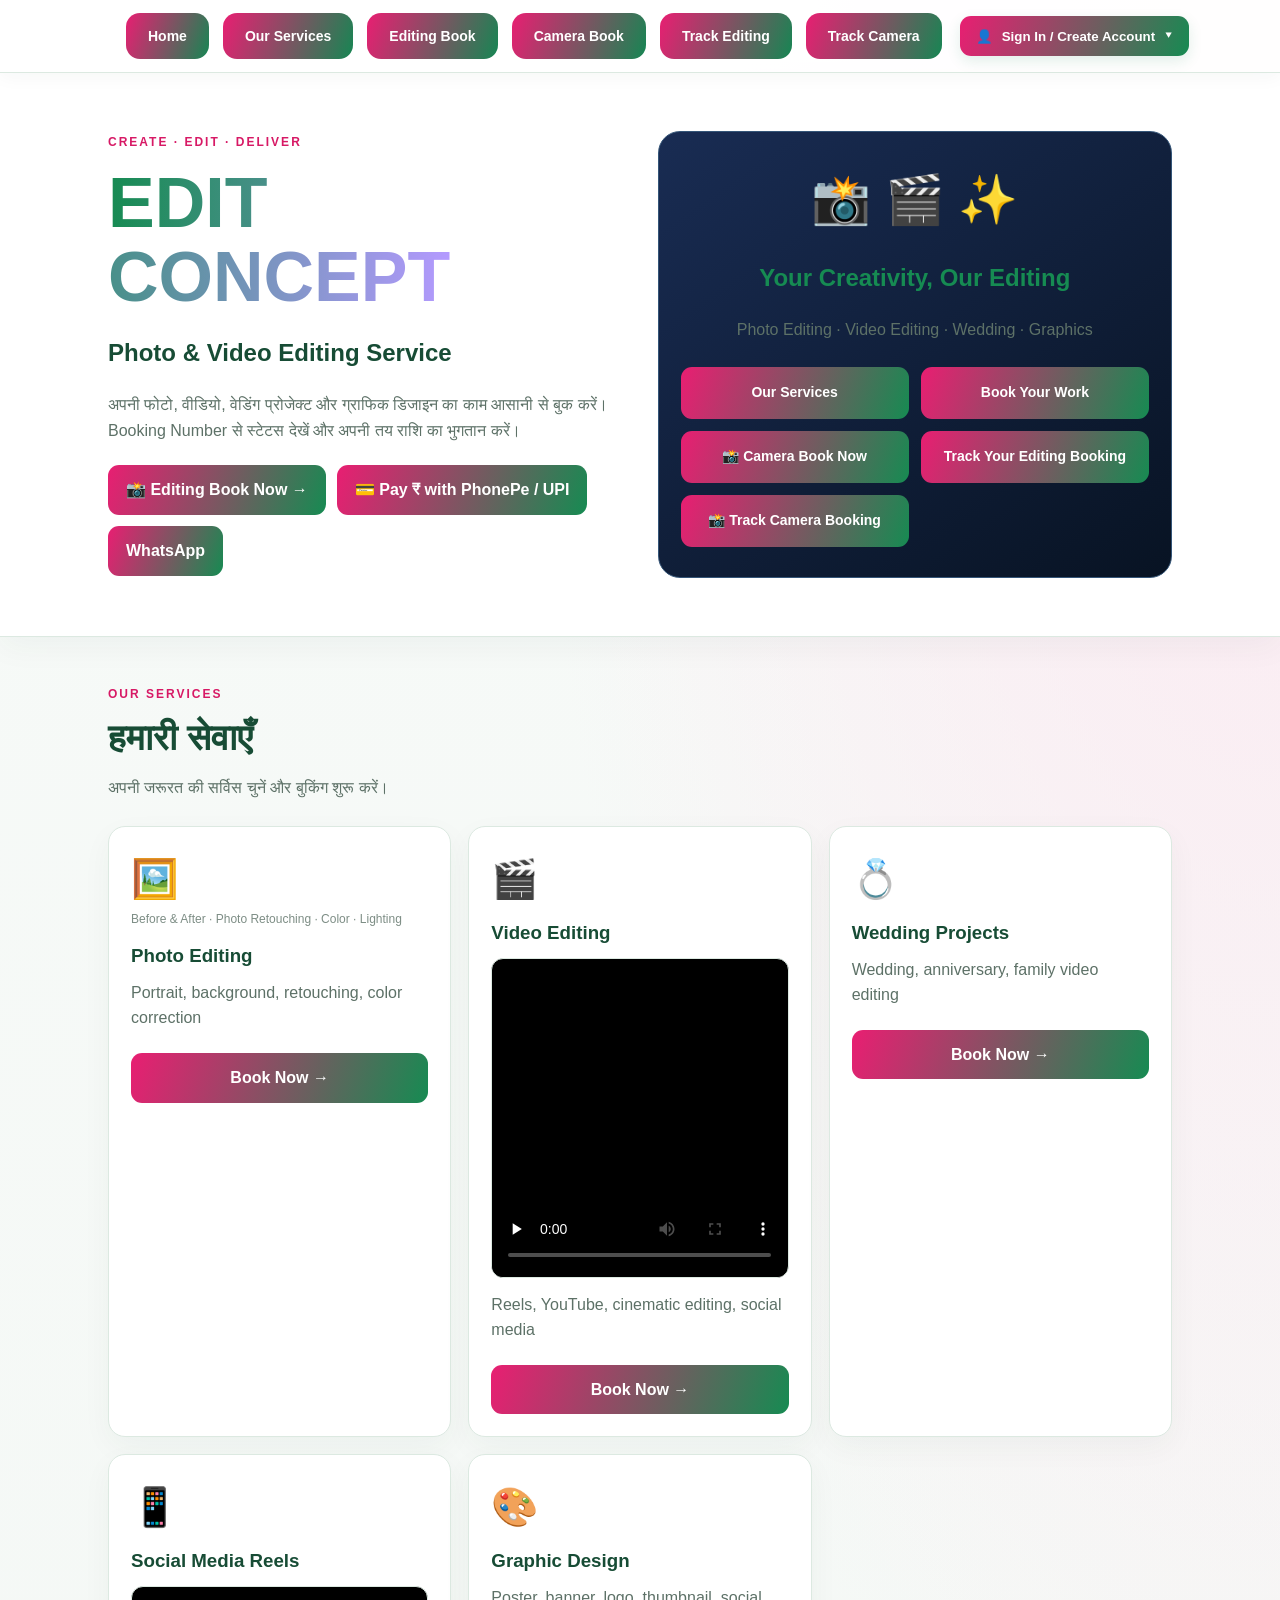
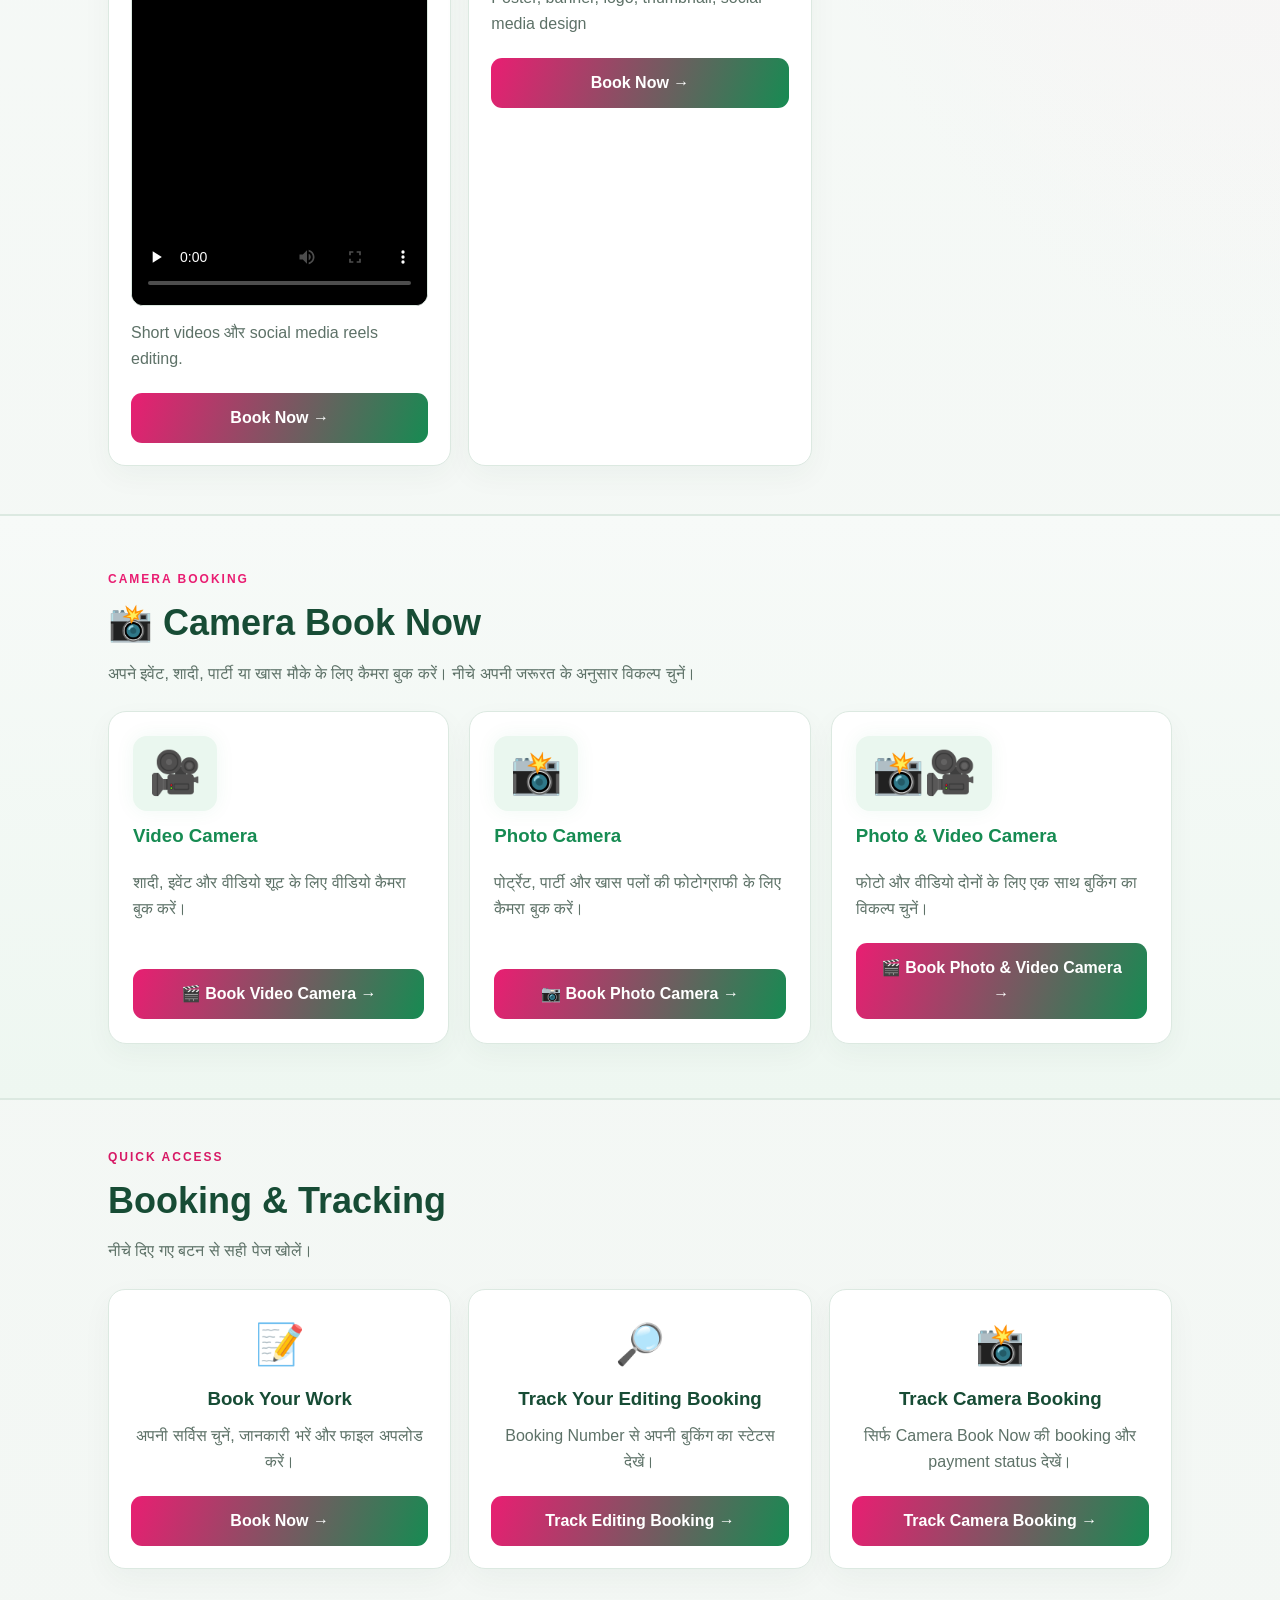
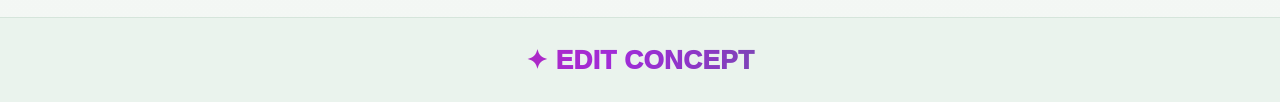
==== commit bce324e6: "Fix homepage account menu click handlers" ====
--- a/index.html
+++ b/index.html
@@ -423,8 +423,8 @@
 <script>
 "use strict";
 
-document.getElementById("year").textContent =
-  new Date().getFullYear();
+const yearElement = document.getElementById("year");
+if (yearElement) yearElement.textContent = new Date().getFullYear();
 
 const menu = document.getElementById("menu");
 const links = document.getElementById("links");
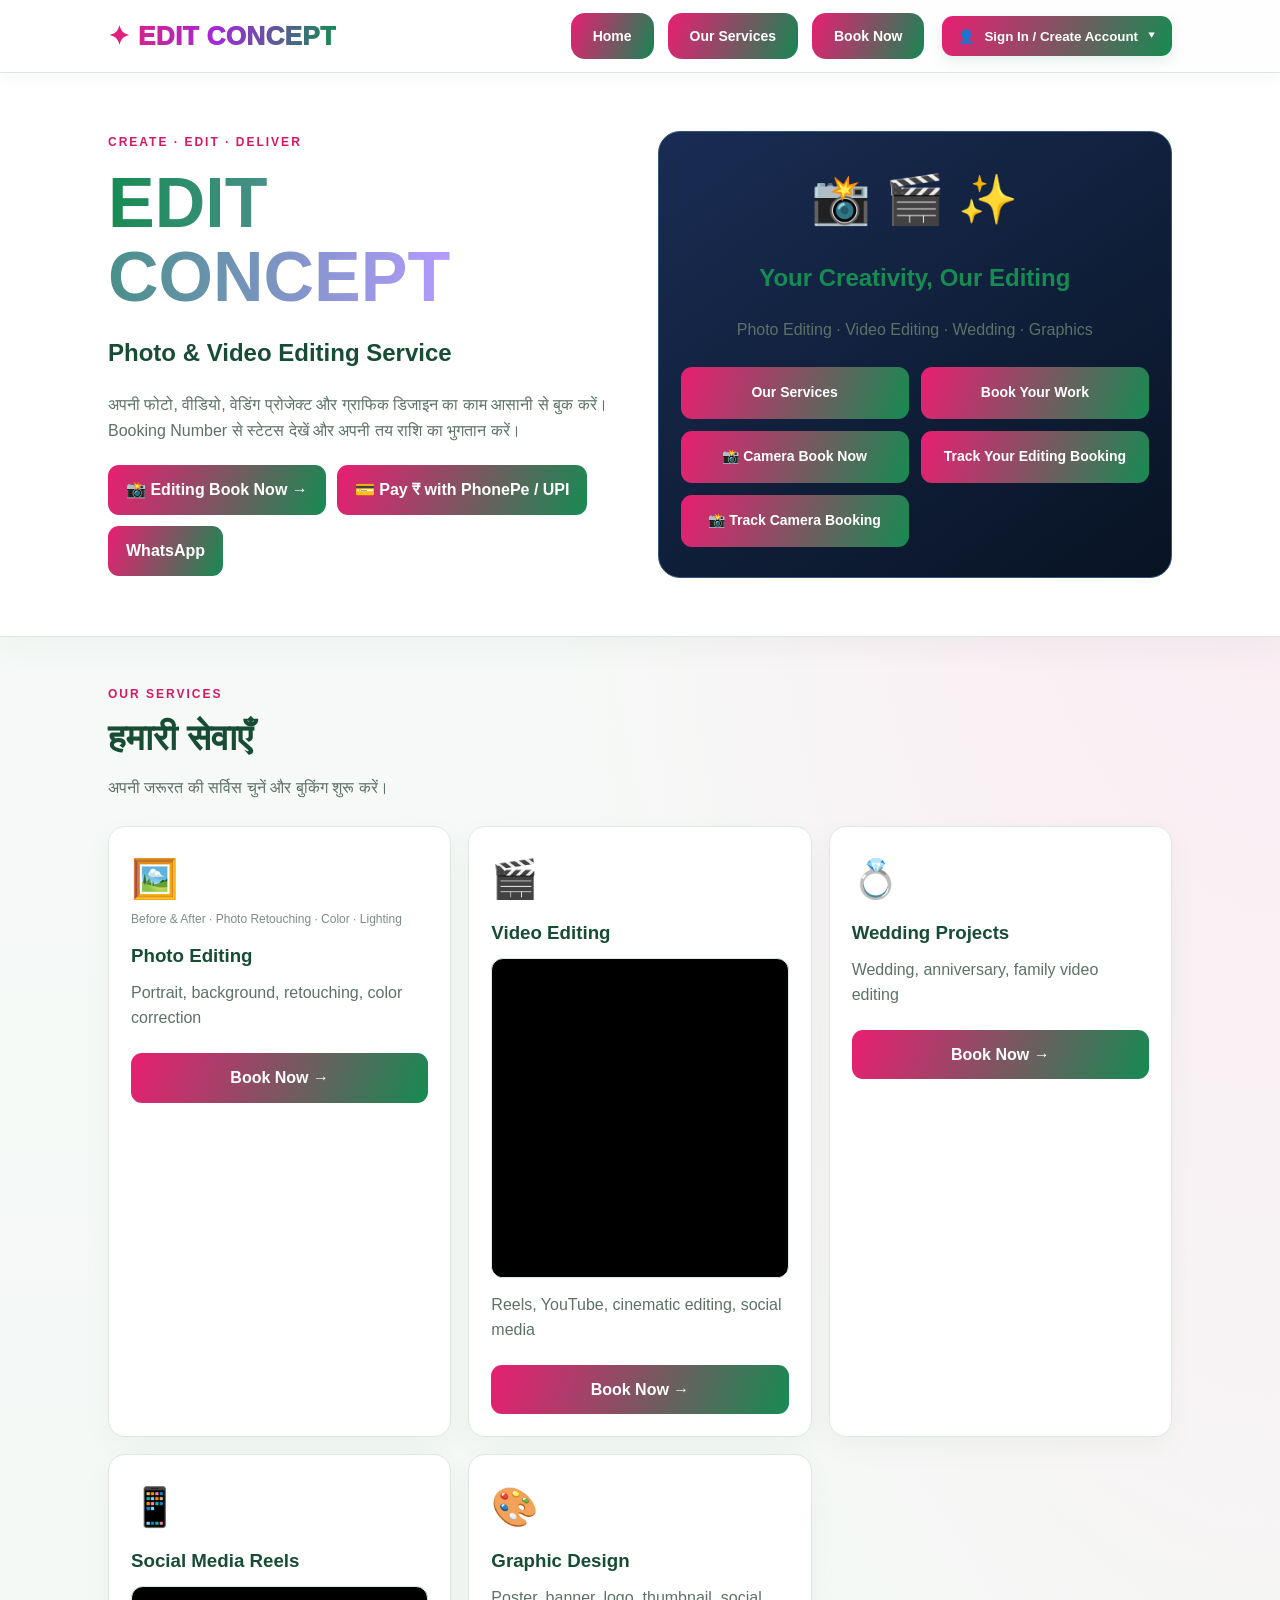
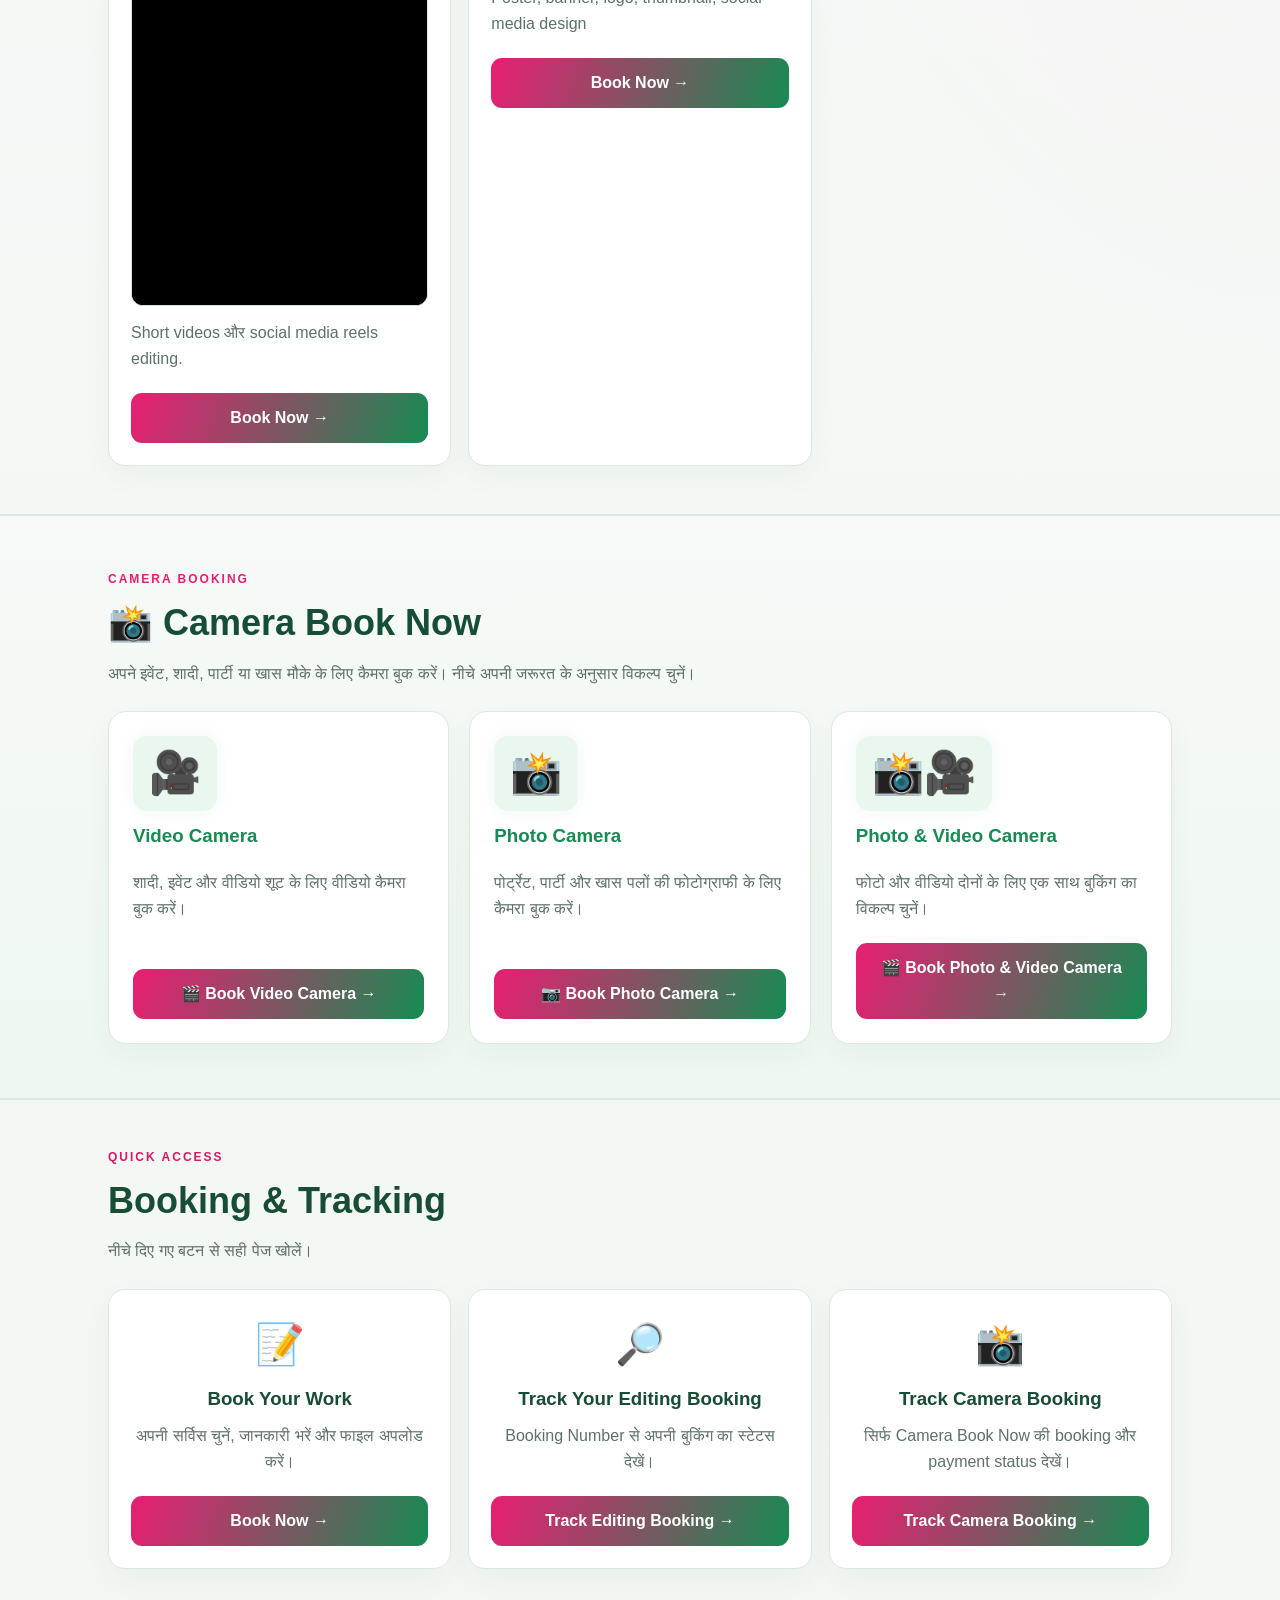
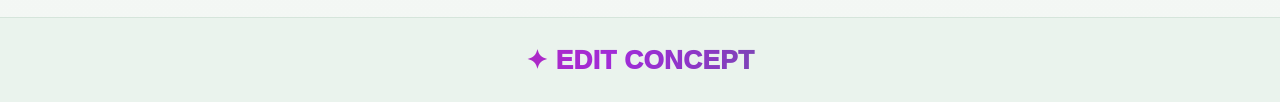
==== commit 02cfdfc7: "Simplify home navigation and show customer account name" ====
--- a/index.html
+++ b/index.html
@@ -227,10 +227,7 @@
     <nav class="links" id="links">
       <a class="pink-bold-nav" href="index.html">Home</a>
       <a class="pink-bold-nav" href="services.html">Our Services</a>
-      <a class="pink-bold-nav" href="auth.html">Editing Book</a>
-      <a class="pink-bold-nav" href="auth.html">Camera Book</a>
-      <a class="pink-bold-nav" href="tracking.html">Track Editing</a>
-      <a class="pink-bold-nav" href="camera-tracking.html">Track Camera</a>
+      <a class="pink-bold-nav" href="auth.html">Book Now</a>
     </nav>
     <div class="account-wrap" id="accountWrapAfterNav">
       <button class="account-trigger" id="accountTriggerAfterNav" type="button" aria-expanded="false">
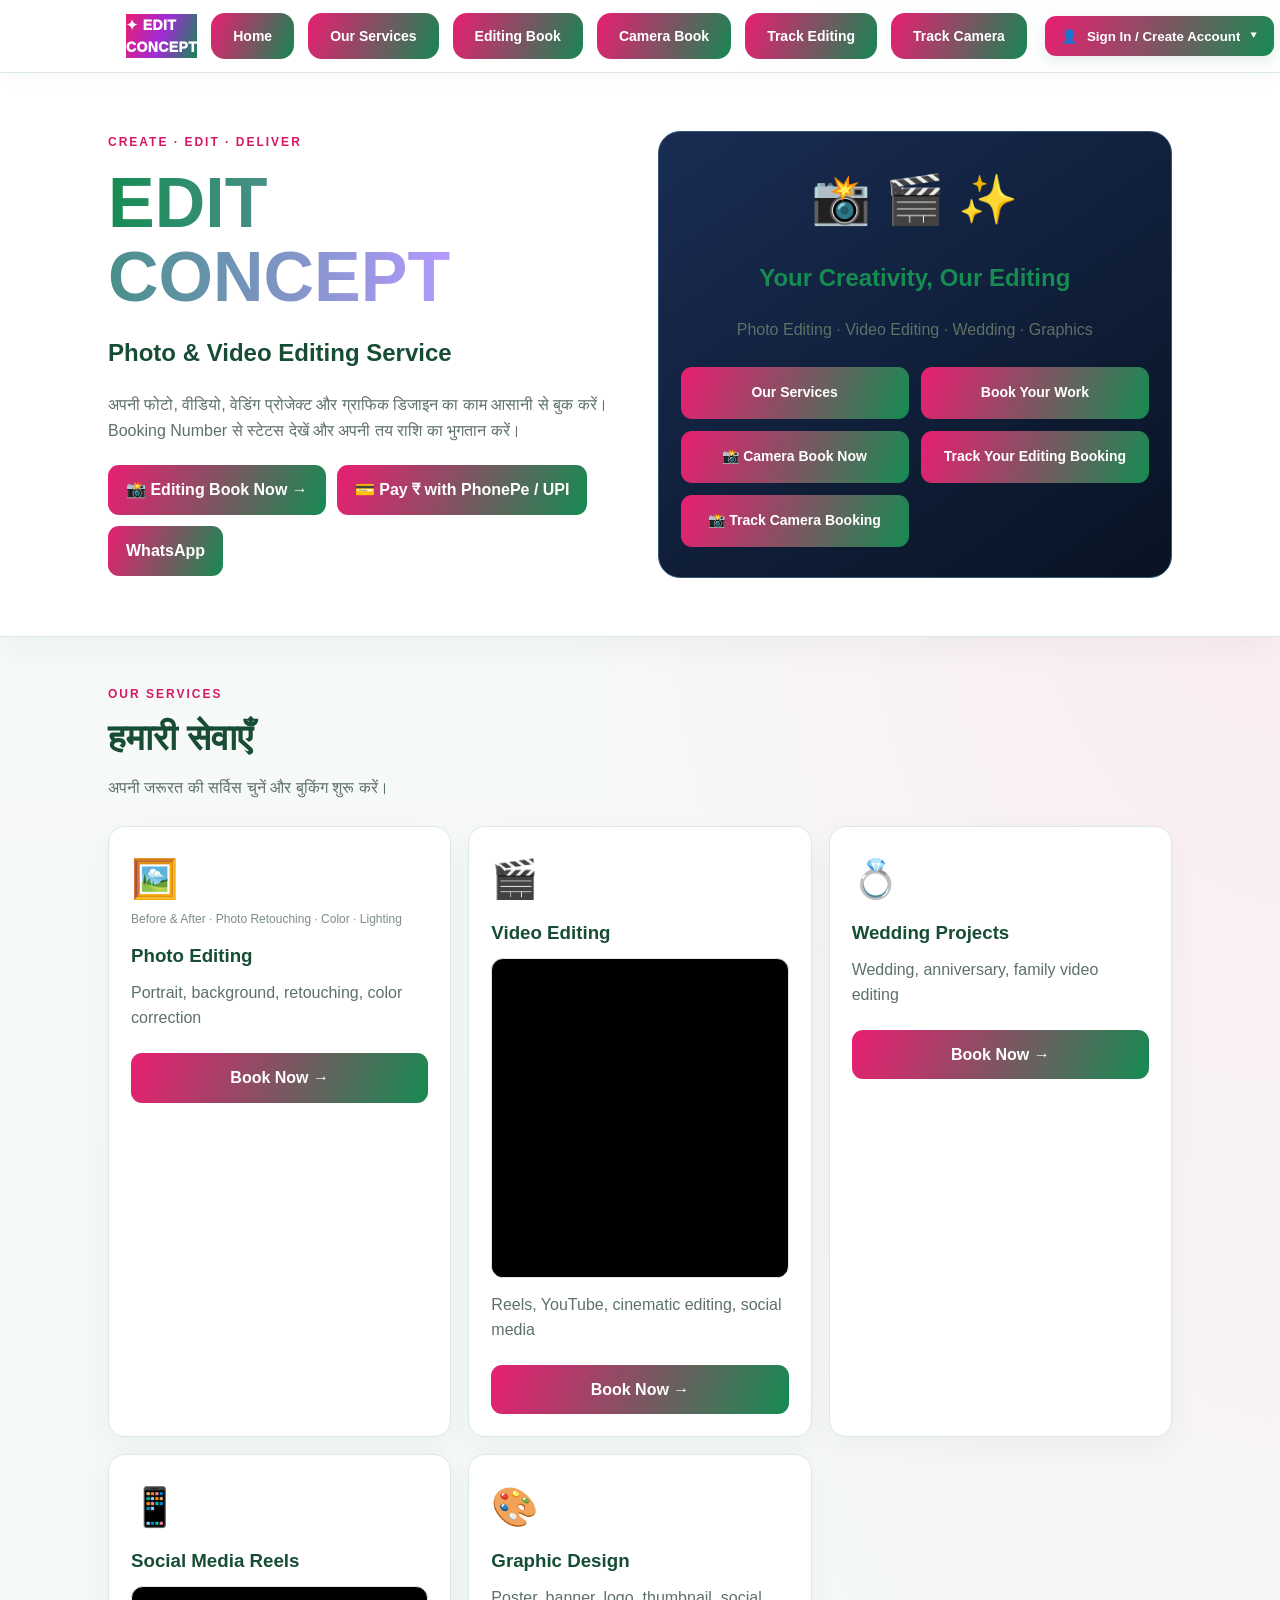
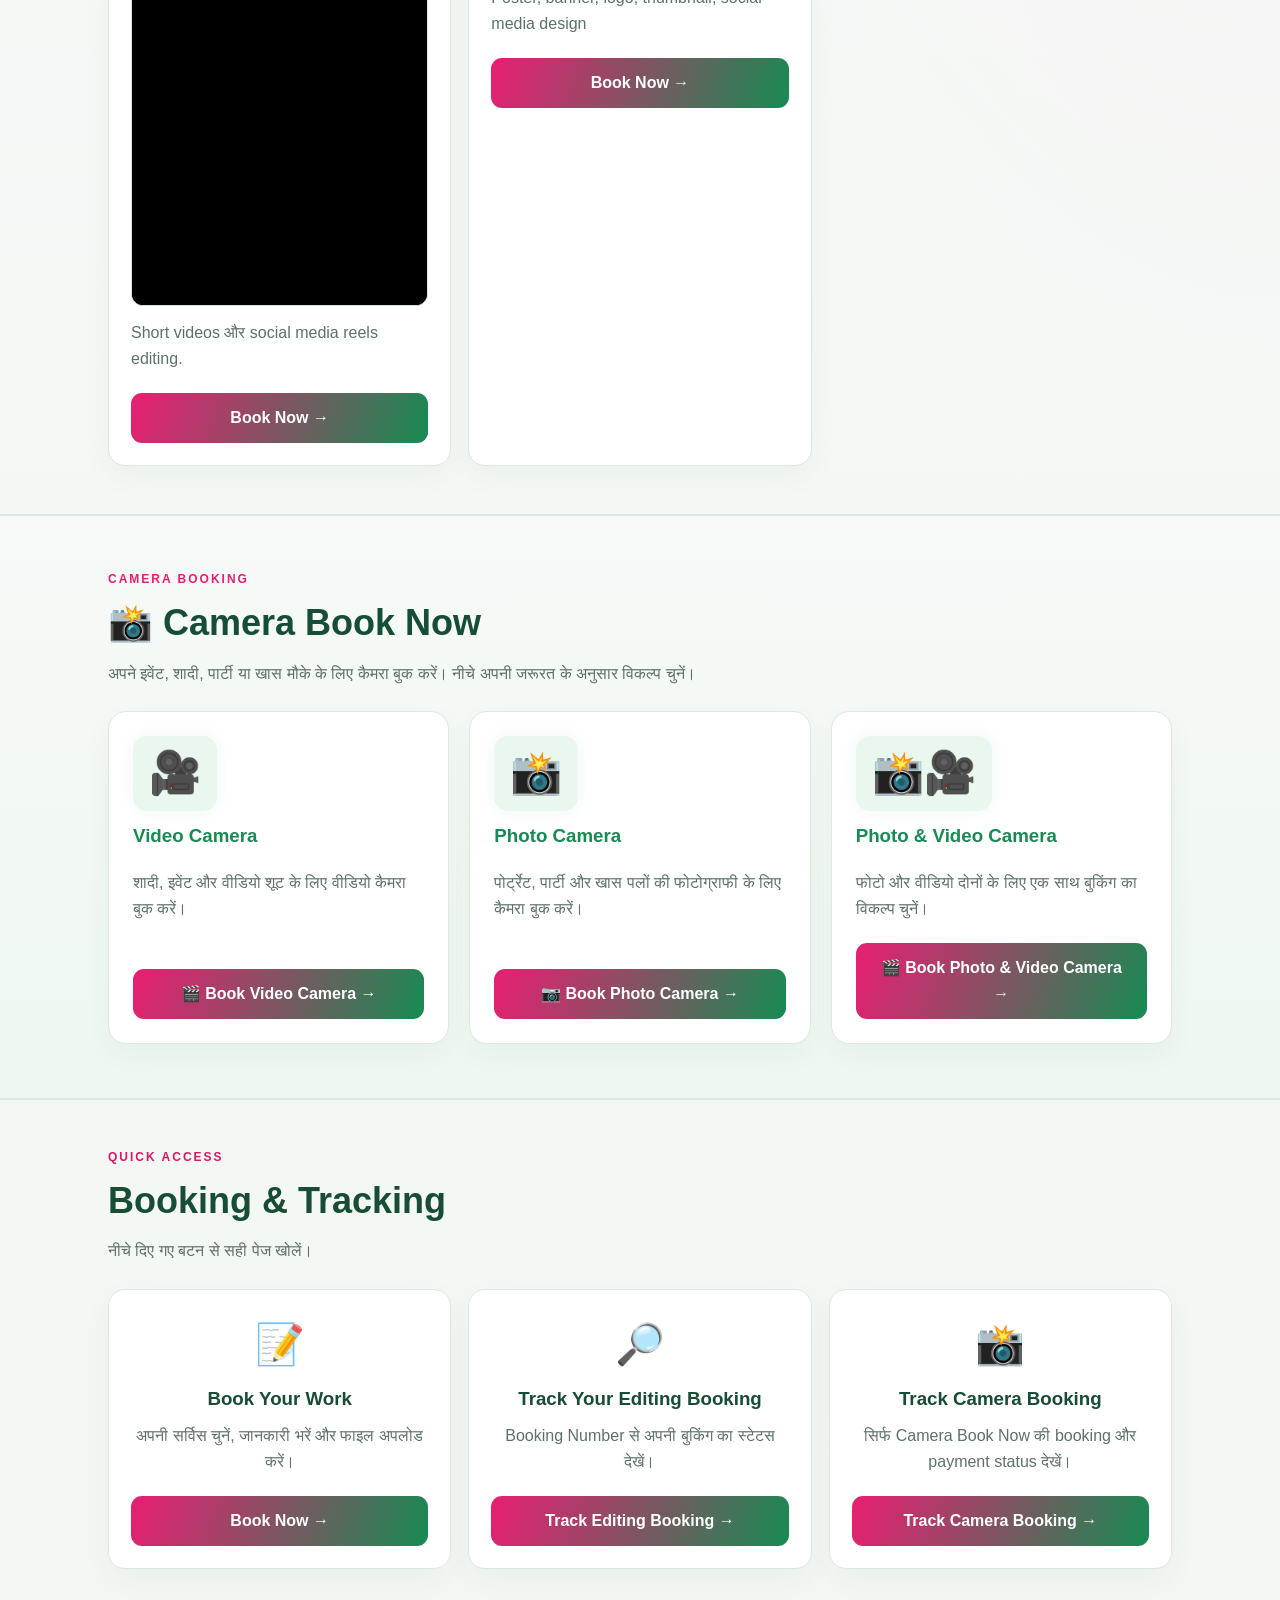
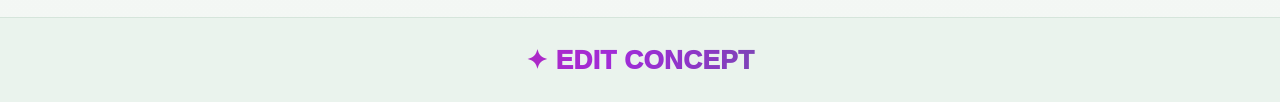
==== commit c4d11363: "Update homepage navigation for editing and camera bookings" ====
--- a/index.html
+++ b/index.html
@@ -225,9 +225,13 @@
       aria-label="Menu खोलें">☰</button>
 
     <nav class="links" id="links">
+      <a class="home-brand-nav" href="index.html">✦ EDIT CONCEPT</a>
       <a class="pink-bold-nav" href="index.html">Home</a>
       <a class="pink-bold-nav" href="services.html">Our Services</a>
-      <a class="pink-bold-nav" href="auth.html">Book Now</a>
+      <a class="pink-bold-nav" href="auth.html">Editing Book</a>
+      <a class="pink-bold-nav" href="booking.html?service=camera">Camera Book</a>
+      <a class="pink-bold-nav" href="tracking.html">Track Editing</a>
+      <a class="pink-bold-nav" href="camera-tracking.html">Track Camera</a>
     </nav>
     <div class="account-wrap" id="accountWrapAfterNav">
       <button class="account-trigger" id="accountTriggerAfterNav" type="button" aria-expanded="false">
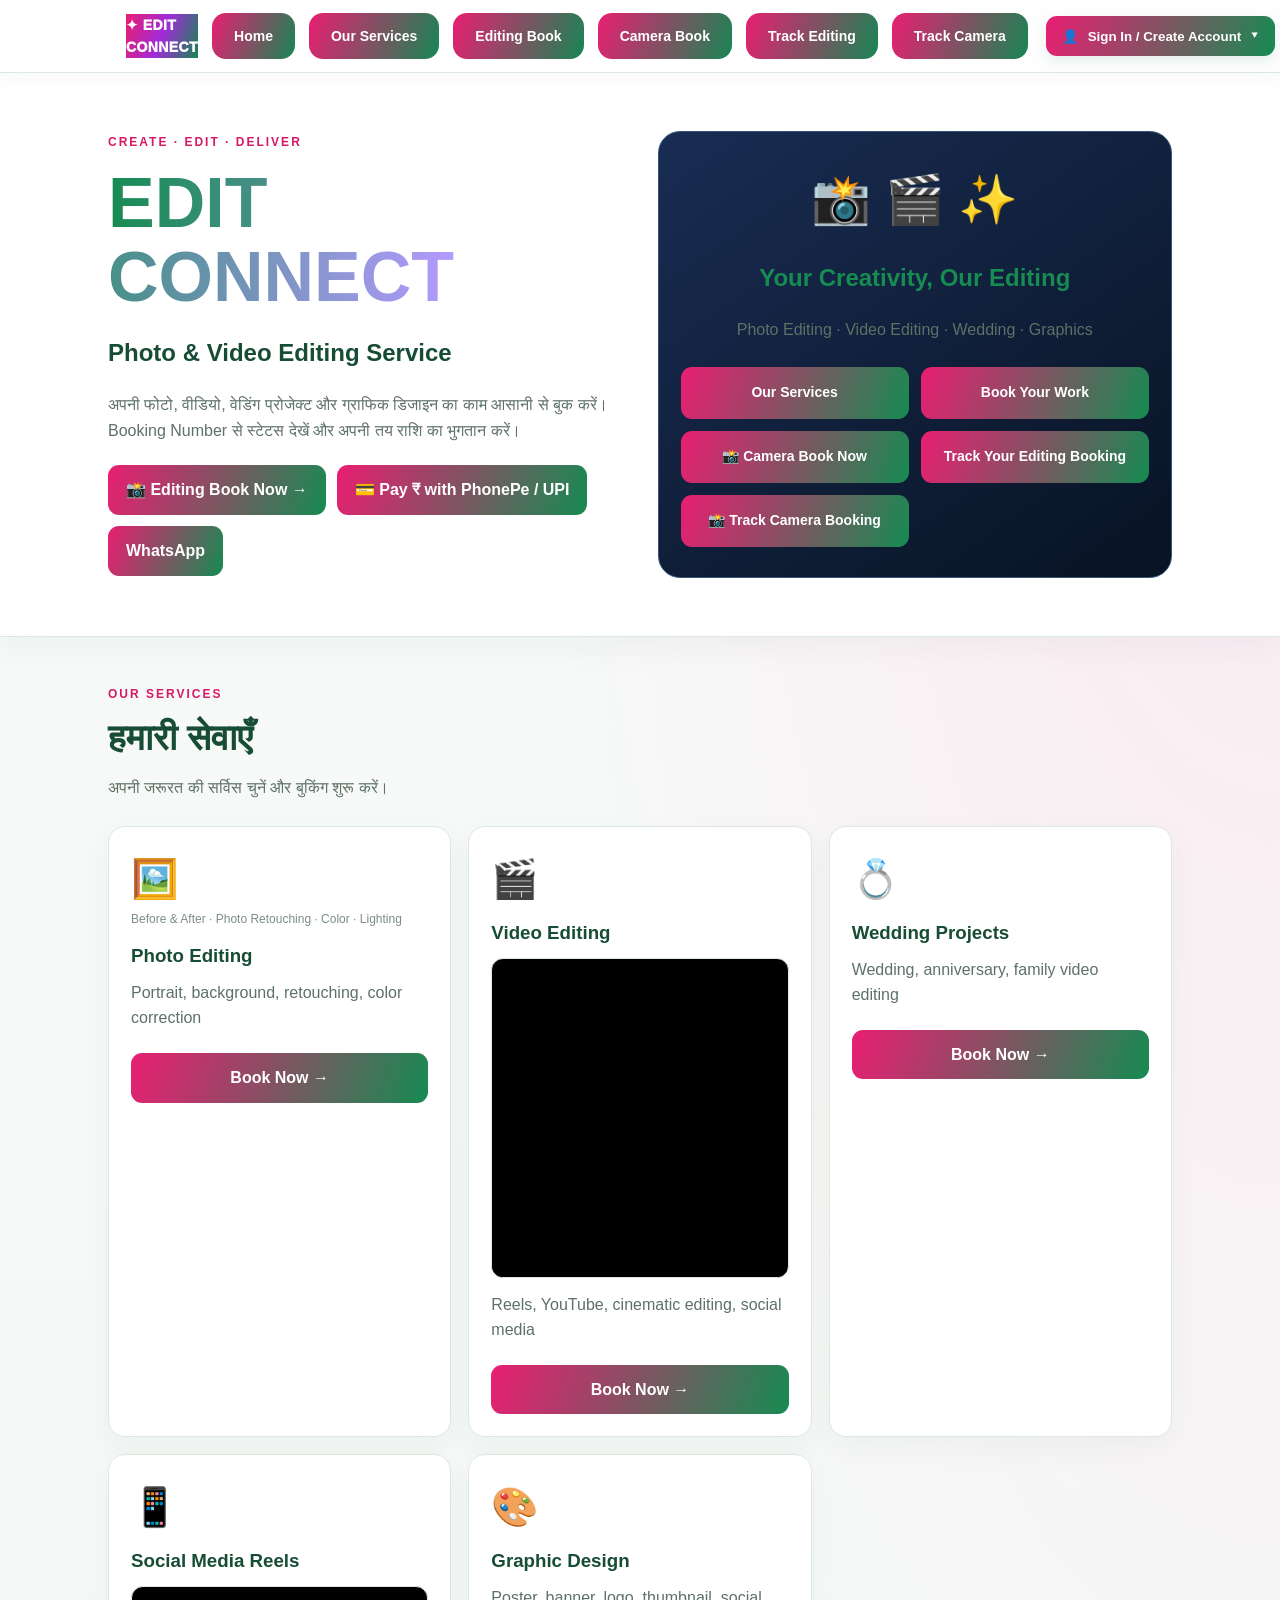
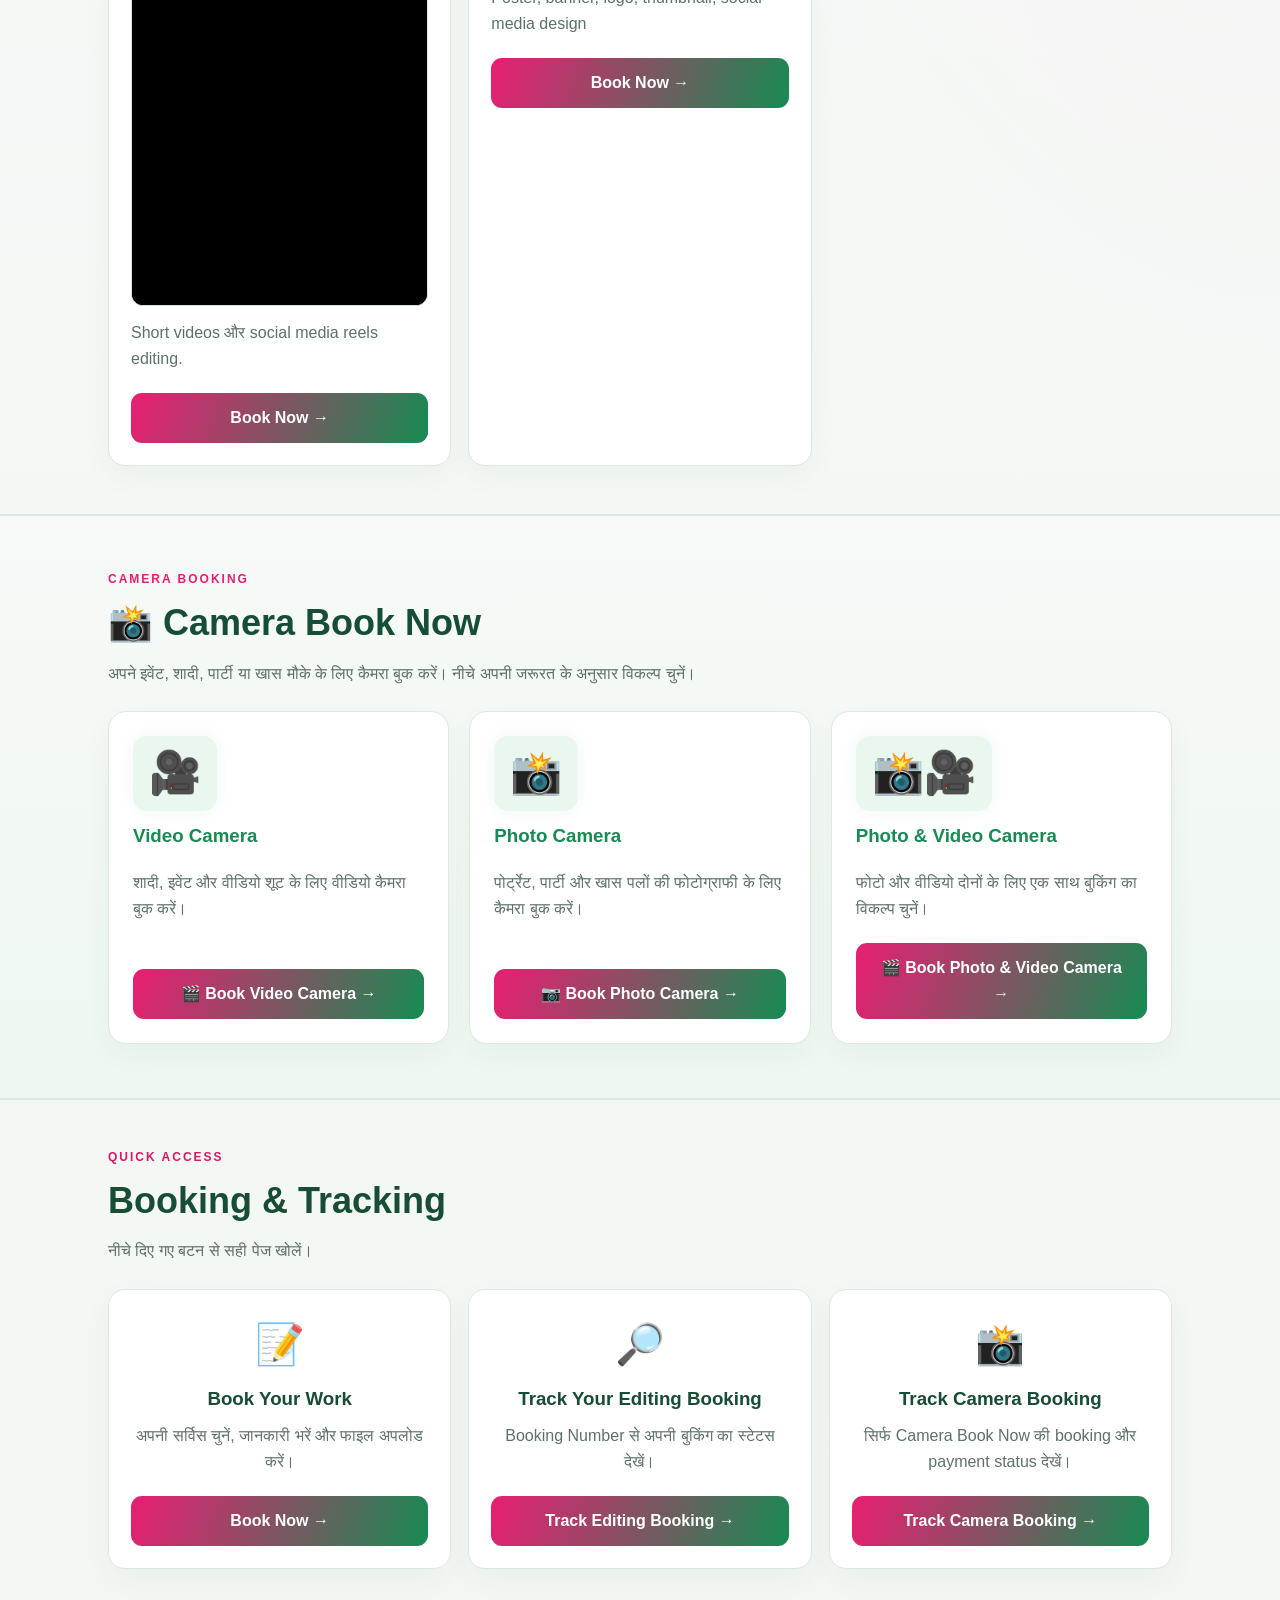
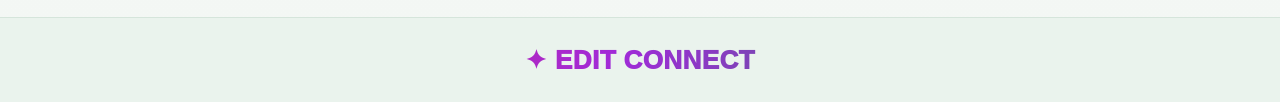
==== commit b1a2973f: "Rename Edit Concept branding to Edit Connect" ====
--- a/index.html
+++ b/index.html
@@ -4,15 +4,15 @@
 <meta charset="UTF-8">
 <meta name="viewport" content="width=device-width, initial-scale=1.0">
 <meta name="theme-color" content="#06101f">
-<meta name="description" content="EDIT CONCEPT - Photo editing, photo retouching, video editing, wedding video editing, reels and graphic design services. Book your editing work online.">
-<meta name="keywords" content="EDIT CONCEPT, Edit Concept photo editing, photo editing, photo editor, video editing, wedding editing, reels editing, graphic design, editing service India">
+<meta name="description" content="EDIT CONNECT - Photo editing, photo retouching, video editing, wedding video editing, reels and graphic design services. Book your editing work online.">
+<meta name="keywords" content="EDIT CONNECT, Edit Connect photo editing, photo editing, photo editor, video editing, wedding editing, reels editing, graphic design, editing service India">
 <meta name="robots" content="index, follow">
 <link rel="canonical" href="https://fudansingh851214-hub.github.io/Aditya-editor-/">
-<meta property="og:title" content="EDIT CONCEPT | Photo & Video Editing">
-<meta property="og:description" content="EDIT CONCEPT - Photo editing, video editing, wedding projects, reels and graphic design. Book editing services online.">
+<meta property="og:title" content="EDIT CONNECT | Photo & Video Editing">
+<meta property="og:description" content="EDIT CONNECT - Photo editing, video editing, wedding projects, reels and graphic design. Book editing services online.">
 <meta property="og:url" content="https://fudansingh851214-hub.github.io/Aditya-editor-/">
 <meta property="og:type" content="website">
-<title>EDIT CONCEPT | Home</title>
+<title>EDIT CONNECT | Home</title>
 
 <style>
 :root {
@@ -148,7 +148,7 @@
 .service-demo{margin:0 0 18px}
 .service-demo video{display:block;width:100%;max-height:360px;border-radius:14px;background:#000}
 .service-demo p{margin:8px 0 0}
-/* EDIT CONCEPT home page: premium emerald, pink and warm-white palette */
+/* EDIT CONNECT home page: premium emerald, pink and warm-white palette */
 :root{--bg:#f5f8f6;--panel:#ffffff;--cyan:#168b52;--purple:#e91e72;--green:#168b52;--white:#173b2d;--muted:#5d7167;--border:#dce9e1}
 body{color:#173b2d!important;background:radial-gradient(ellipse at top right,#fce8f1,transparent 42%),linear-gradient(180deg,#f7faf8,#f3f7f4)!important}
 header{background:#ffffffed!important;border-bottom:1px solid #dce9e1!important;box-shadow:0 4px 18px #183b2a0a}
@@ -217,7 +217,7 @@
 <header>
   <div class="container nav">
     <a class="logo" href="index.html">
-      ✦ EDIT CONCEPT
+      ✦ EDIT CONNECT
       
     </a>
 
@@ -225,11 +225,11 @@
       aria-label="Menu खोलें">☰</button>
 
     <nav class="links" id="links">
-      <a class="home-brand-nav" href="index.html">✦ EDIT CONCEPT</a>
+      <a class="home-brand-nav" href="index.html">✦ EDIT CONNECT</a>
       <a class="pink-bold-nav" href="index.html">Home</a>
       <a class="pink-bold-nav" href="services.html">Our Services</a>
       <a class="pink-bold-nav" href="auth.html">Editing Book</a>
-      <a class="pink-bold-nav" href="booking.html?service=camera">Camera Book</a>
+      <a class="pink-bold-nav" href="auth.html">Camera Book</a>
       <a class="pink-bold-nav" href="tracking.html">Track Editing</a>
       <a class="pink-bold-nav" href="camera-tracking.html">Track Camera</a>
     </nav>
@@ -258,7 +258,7 @@
     <div class="container hero-grid">
       <div>
         <div class="eyebrow">CREATE · EDIT · DELIVER</div>
-        <h1><span class="gradient">EDIT CONCEPT</span></h1>
+        <h1><span class="gradient">EDIT CONNECT</span></h1>
         <h2>Photo &amp; Video Editing Service</h2>
         <p>
           अपनी फोटो, वीडियो, वेडिंग प्रोजेक्ट और ग्राफिक डिजाइन
@@ -301,7 +301,7 @@
       <div class="grid">
         <article class="card">
           <div class="icon">🖼️</div>
-          <img class="service-preview" src="https://raw.githubusercontent.com/fudansingh851214-hub/Aditya-editor-/main/file_000000003e7882118534baba71f13c2f.png" alt="EDIT CONCEPT Photo Editing before and after portfolio design" loading="lazy" onerror="this.style.display='none'"><p class="photo-caption">Before &amp; After · Photo Retouching · Color · Lighting</p>
+          <img class="service-preview" src="https://raw.githubusercontent.com/fudansingh851214-hub/Aditya-editor-/main/file_000000003e7882118534baba71f13c2f.png" alt="EDIT CONNECT Photo Editing before and after portfolio design" loading="lazy" onerror="this.style.display='none'"><p class="photo-caption">Before &amp; After · Photo Retouching · Color · Lighting</p>
           <h3>Photo Editing</h3>
           <p>Portrait, background, retouching, color correction</p>
           <a class="btn" href="auth.html">Book Now →</a>
@@ -414,7 +414,7 @@
 
 <footer>
   <div class="container">
-    <div class="logo">✦ EDIT CONCEPT</div>
+    <div class="logo">✦ EDIT CONNECT</div>
     
     
   </div>
